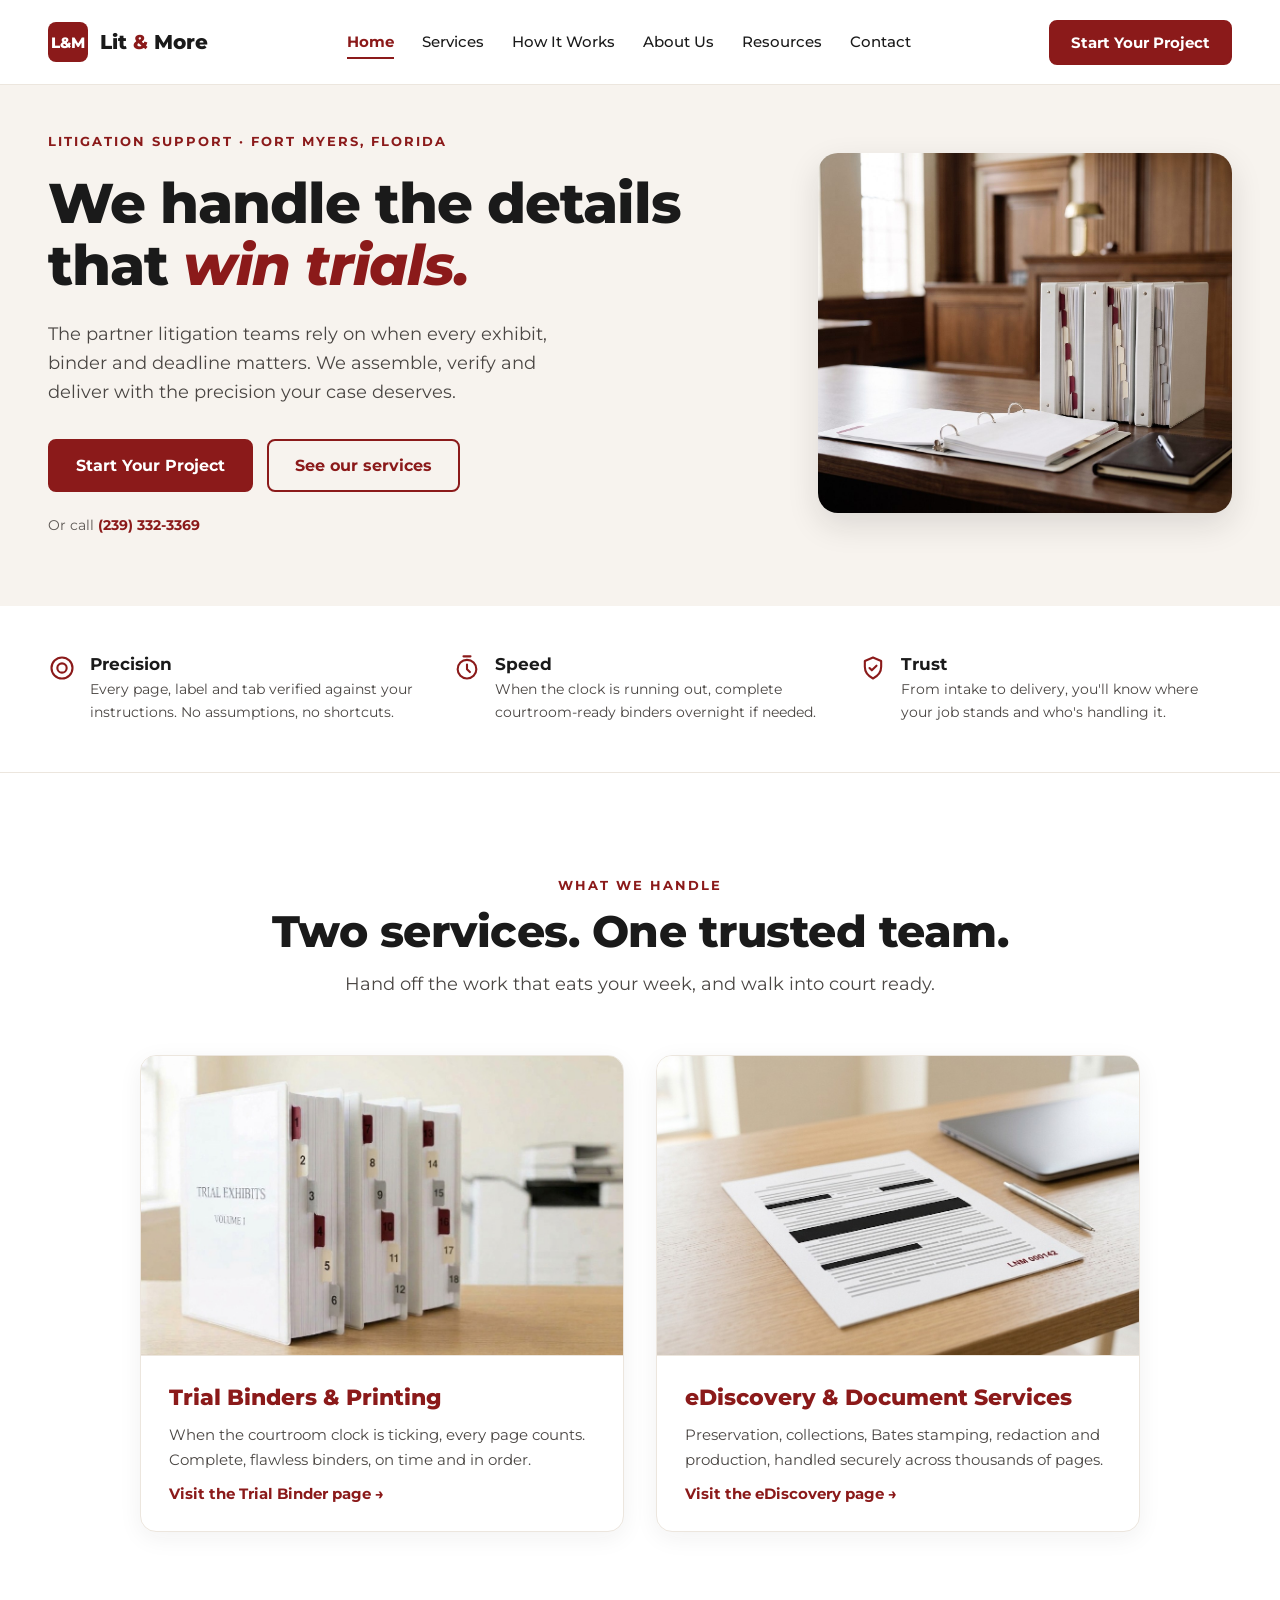
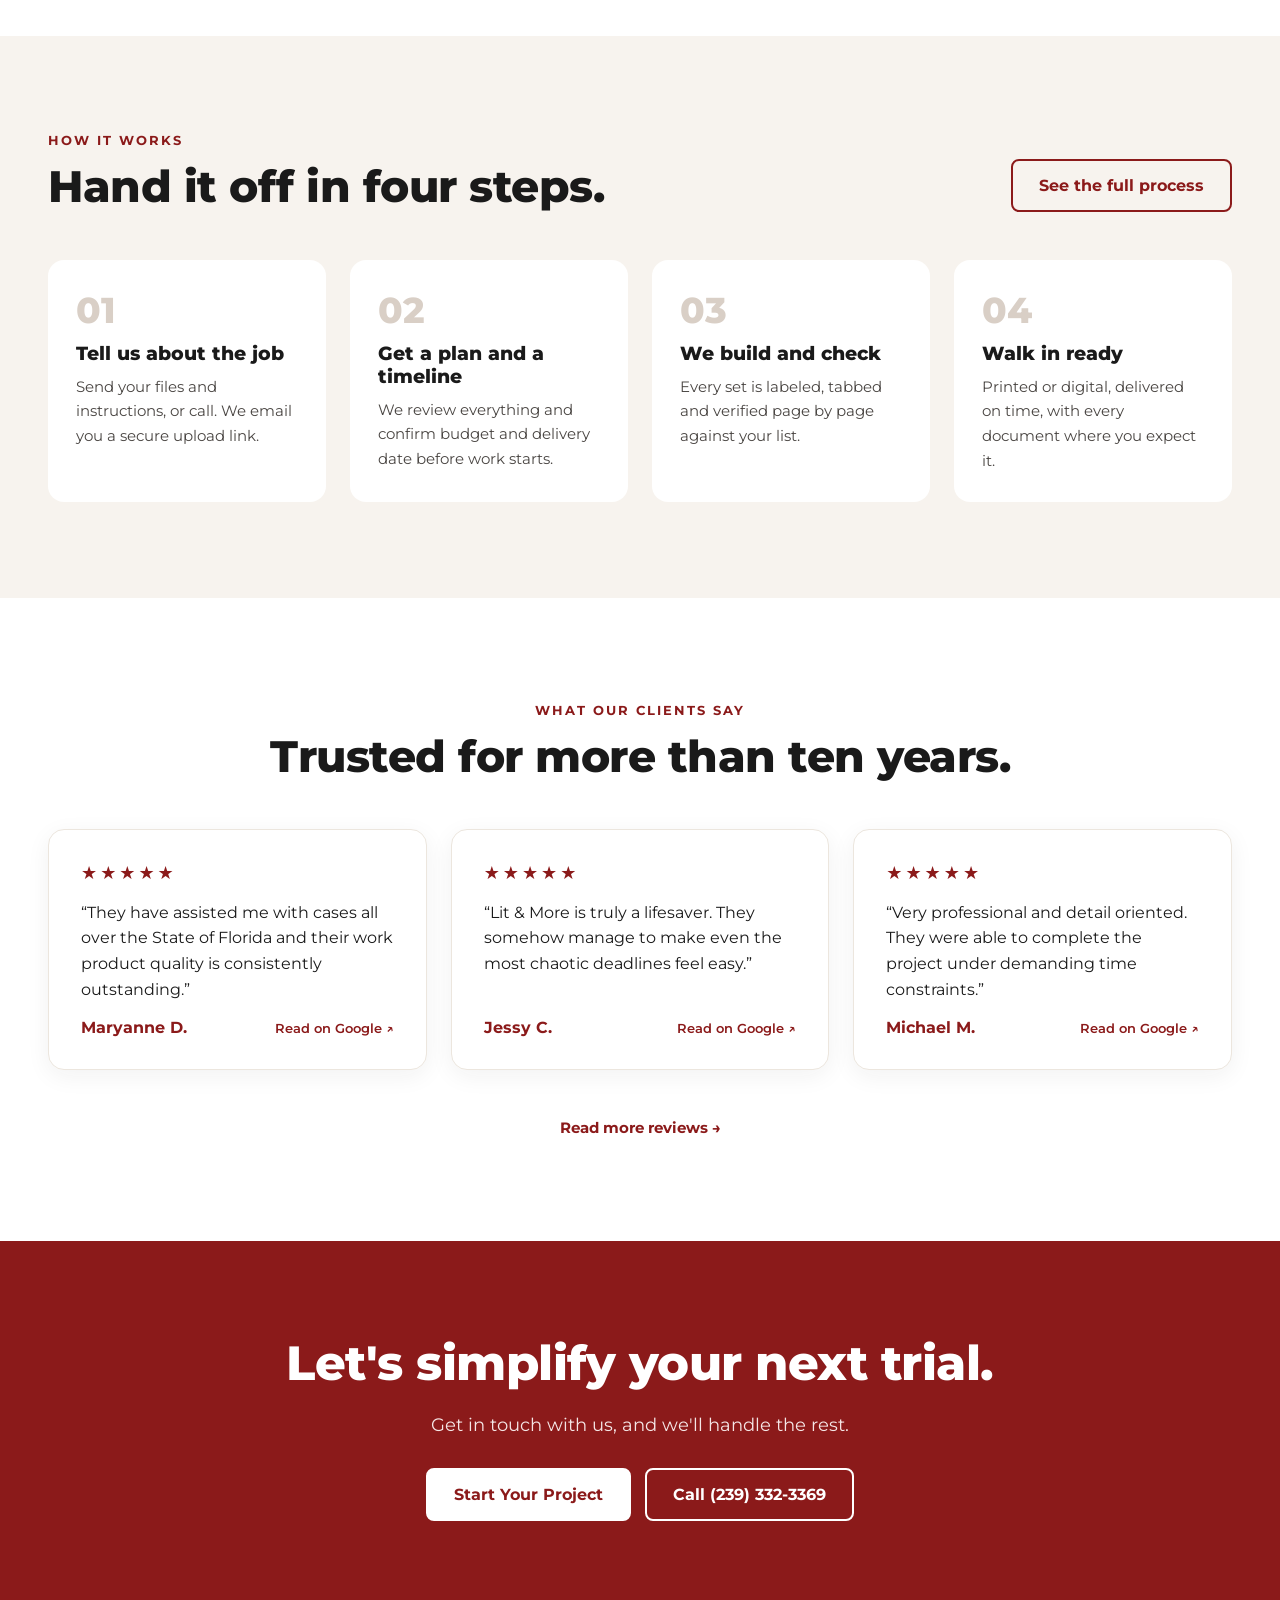
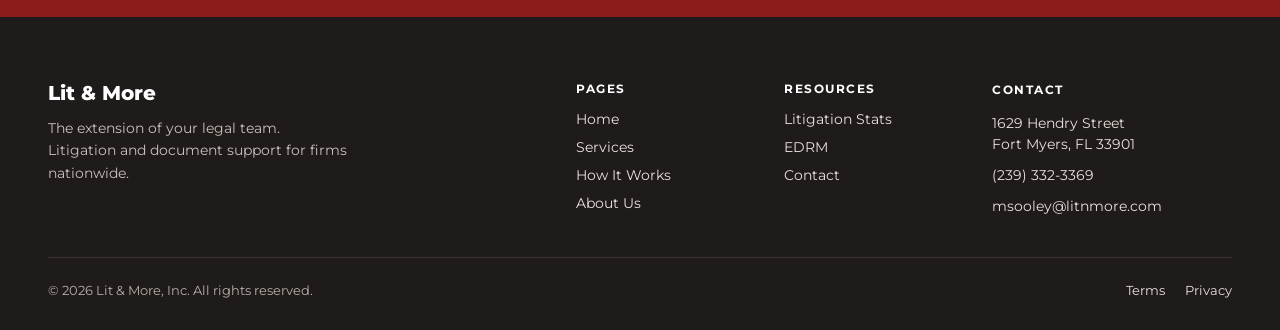
==== index.html @ a23f5b44 "Remove placeholder Recent Work section and office hours row Co-Authored-By: Claude Opus 5.5 <noreply" ====
<!doctype html>
<html lang="en">
<head>
<meta charset="utf-8">
<meta name="viewport" content="width=device-width, initial-scale=1">
<title>Lit &amp; More | Trial Binders &amp; Litigation Support</title>
<meta name="description" content="Lit &amp; More handles exhibits, trial binders and eDiscovery for litigation teams. Assembled, verified and delivered on deadline from Fort Myers, Florida.">
<link rel="preconnect" href="https://fonts.googleapis.com">
<link rel="preconnect" href="https://fonts.gstatic.com" crossorigin>
<link rel="stylesheet" href="https://fonts.googleapis.com/css2?family=Montserrat:ital,wght@0,400;0,500;0,600;0,700;0,800;1,700;1,800&amp;display=swap">
<link rel="stylesheet" href="css/styles.css">
</head>
<body>
<div class="page">

  <header class="hdr pad">
    <div class="wrap hdr-in">
      <a href="index.html" class="logo"><span class="logo-mark" aria-hidden="true">L&amp;M</span><span class="logo-word">Lit <span style="color: #8B1A1A;">&amp;</span> More</span></a>
      <nav class="nav" id="site-nav" aria-label="Main">
        <a href="index.html" class="on" aria-current="page">Home</a>
        <a href="services.html">Services</a>
        <a href="how-it-works.html">How It Works</a>
        <a href="about.html">About Us</a>
        <a href="resources.html">Resources</a>
        <a href="contact.html">Contact</a>
      </nav>
      <a href="contact.html" class="btn btn-sm hdr-cta">Start Your Project</a>
      <button class="menu" type="button" aria-label="Open menu" aria-expanded="false" aria-controls="site-nav"><svg aria-hidden="true" width="22" height="22" viewBox="0 0 24 24" fill="none" stroke="#1A1A1A" stroke-width="2" stroke-linecap="round"><path d="M4 7h16M4 12h16M4 17h16"></path></svg></button>
    </div>
  </header>

  <!-- HERO -->
  <section class="pad" style="background: #F7F3EE; padding-top: 48px; padding-bottom: 72px;">
    <div class="wrap" style="display: flex; flex-wrap: wrap; align-items: center; gap: 56px;">
      <div style="flex: 1 1 640px; min-width: 0; display: flex; flex-direction: column; gap: 24px;">
        <p class="eyebrow">LITIGATION SUPPORT · FORT MYERS, FLORIDA</p>
        <h1 class="h1" style="margin: 0; font-size: 56px; line-height: 1.1; font-weight: 800; letter-spacing: -1px;">We handle the details<br> that <em style="color: #8B1A1A;">win trials.</em></h1>
        <p class="lead" style="max-width: 520px;">The partner litigation teams rely on when every exhibit, binder and deadline matters. We assemble, verify and deliver with the precision your case deserves.</p>
        <div style="display: flex; flex-wrap: wrap; gap: 14px; padding-top: 8px;">
          <a href="contact.html" class="btn">Start Your Project</a>
          <a href="services.html" class="btn btn-o">See our services</a>
        </div>
        <p style="margin: 0; font-size: 14px; color: #5E5955;">Or call <a href="tel:2393323369" style="font-weight: 700; text-decoration: none;">(239) 332-3369</a></p>
      </div>
      <div style="flex: 1 1 340px; min-width: 0; max-width: 460px;">
        <img src="images/hero-counsel-table.jpg" alt="White tabbed trial binders on an empty courtroom counsel table" width="1600" height="1195" style="display: block; width: 100%; height: 360px; object-fit: cover; object-position: 60% 50%; border-radius: 20px; box-shadow: 0 12px 32px rgba(26,26,26,0.12);">
      </div>
    </div>
  </section>

  <!-- TRUST STRIP -->
  <section class="pad" style="border-bottom: 1px solid #ECE6DE; padding-top: 48px; padding-bottom: 48px;">
    <div class="wrap" style="display: grid; grid-template-columns: repeat(auto-fit, minmax(240px, 1fr)); gap: 32px;">
      <div style="display: flex; gap: 14px; align-items: flex-start;">
        <svg aria-hidden="true" width="28" height="28" viewBox="0 0 24 24" fill="none" stroke="#8B1A1A" stroke-width="1.8" stroke-linecap="round" stroke-linejoin="round" style="flex: none;"><circle cx="12" cy="12" r="9"></circle><circle cx="12" cy="12" r="4"></circle></svg>
        <div><p style="margin: 0 0 4px; font-weight: 700; font-size: 17px;">Precision</p><p class="body" style="font-size: 14px;">Every page, label and tab verified against your instructions. No assumptions, no shortcuts.</p></div>
      </div>
      <div style="display: flex; gap: 14px; align-items: flex-start;">
        <svg aria-hidden="true" width="28" height="28" viewBox="0 0 24 24" fill="none" stroke="#8B1A1A" stroke-width="1.8" stroke-linecap="round" stroke-linejoin="round" style="flex: none;"><circle cx="12" cy="13" r="8"></circle><path d="M12 9v4l2.5 2.5"></path><path d="M9 2h6"></path></svg>
        <div><p style="margin: 0 0 4px; font-weight: 700; font-size: 17px;">Speed</p><p class="body" style="font-size: 14px;">When the clock is running out, complete courtroom-ready binders overnight if needed.</p></div>
      </div>
      <div style="display: flex; gap: 14px; align-items: flex-start;">
        <svg aria-hidden="true" width="28" height="28" viewBox="0 0 24 24" fill="none" stroke="#8B1A1A" stroke-width="1.8" stroke-linecap="round" stroke-linejoin="round" style="flex: none;"><path d="M12 3l7 3v5c0 4.5-3 8-7 10-4-2-7-5.5-7-10V6z"></path><path d="M9 12l2 2 4-4"></path></svg>
        <div><p style="margin: 0 0 4px; font-weight: 700; font-size: 17px;">Trust</p><p class="body" style="font-size: 14px;">From intake to delivery, you'll know where your job stands and who's handling it.</p></div>
      </div>
    </div>
  </section>

  <!-- SERVICES PREVIEW -->
  <section class="pad" style="padding-top: 104px; padding-bottom: 104px;">
    <div class="wrap" style="display: flex; flex-direction: column; gap: 56px;">
      <div style="text-align: center; display: flex; flex-direction: column; gap: 14px; align-items: center;">
        <p class="eyebrow">WHAT WE HANDLE</p>
        <h2 class="h2">Two services. One trusted team.</h2>
        <p class="lead" style="max-width: 620px;">Hand off the work that eats your week, and walk into court ready.</p>
      </div>
      <div style="display: grid; grid-template-columns: repeat(auto-fit, minmax(300px, 1fr)); gap: 32px; width: 100%; max-width: 1000px; margin: 0 auto;">
        <div class="card" style="overflow: hidden; display: flex; flex-direction: column;">
          <img src="images/trial-binders.jpg" alt="Three numbered trial exhibit binders labeled Trial Exhibits Volume 1, with burgundy, cream and gray tabs" width="1024" height="687" loading="lazy" style="display: block; width: 100%; height: 300px; object-fit: cover; border-bottom: 1px solid #ECE6DE; object-position: 0% 30%;">
          <div style="padding: 28px; display: flex; flex-direction: column; gap: 12px; flex-grow: 1;">
            <h3 style="margin: 0; font-size: 22px; font-weight: 800; color: #8B1A1A;">Trial Binders &amp; Printing</h3>
            <p class="body" style="flex-grow: 1;">When the courtroom clock is ticking, every page counts. Complete, flawless binders, on time and in order.</p>
            <a href="https://litnmore.com/trial-binder/" class="more">Visit the Trial Binder page →</a>
          </div>
        </div>
        <div class="card" style="overflow: hidden; display: flex; flex-direction: column;">
          <img src="images/ediscovery-redacted-page.jpg" alt="A redacted legal document with black redaction bars and Bates number LNM 000142 on a desk beside a laptop" width="1024" height="687" loading="lazy" style="display: block; width: 100%; height: 300px; object-fit: cover; border-bottom: 1px solid #ECE6DE; object-position: 40% 55%;">
          <div style="padding: 28px; display: flex; flex-direction: column; gap: 12px; flex-grow: 1;">
            <h3 style="margin: 0; font-size: 22px; font-weight: 800; color: #8B1A1A;">eDiscovery &amp; Document Services</h3>
            <p class="body" style="flex-grow: 1;">Preservation, collections, Bates stamping, redaction and production, handled securely across thousands of pages.</p>
            <a href="https://litnmore.com/ediscovery/" class="more">Visit the eDiscovery page →</a>
          </div>
        </div>
      </div>
    </div>
  </section>

  <!-- HOW IT WORKS TEASER -->
  <section class="pad" style="background: #F7F3EE; padding-top: 96px; padding-bottom: 96px;">
    <div class="wrap" style="display: flex; flex-direction: column; gap: 48px;">
      <div style="display: flex; flex-wrap: wrap; justify-content: space-between; align-items: flex-end; gap: 24px;">
        <div style="display: flex; flex-direction: column; gap: 14px;">
          <p class="eyebrow">HOW IT WORKS</p>
          <h2 class="h2">Hand it off in four steps.</h2>
        </div>
        <a href="how-it-works.html" class="btn btn-o">See the full process</a>
      </div>
      <div style="display: grid; grid-template-columns: repeat(auto-fit, minmax(230px, 1fr)); gap: 24px;">
        <div style="background: #FFFFFF; border-radius: 16px; padding: 28px; display: flex; flex-direction: column; gap: 10px;"><p style="margin: 0; font-size: 36px; font-weight: 800; color: #D9CFC6;">01</p><h3 style="margin: 0; font-size: 19px; font-weight: 800;">Tell us about the job</h3><p class="body">Send your files and instructions, or call. We email you a secure upload link.</p></div>
        <div style="background: #FFFFFF; border-radius: 16px; padding: 28px; display: flex; flex-direction: column; gap: 10px;"><p style="margin: 0; font-size: 36px; font-weight: 800; color: #D9CFC6;">02</p><h3 style="margin: 0; font-size: 19px; font-weight: 800;">Get a plan and a timeline</h3><p class="body">We review everything and confirm budget and delivery date before work starts.</p></div>
        <div style="background: #FFFFFF; border-radius: 16px; padding: 28px; display: flex; flex-direction: column; gap: 10px;"><p style="margin: 0; font-size: 36px; font-weight: 800; color: #D9CFC6;">03</p><h3 style="margin: 0; font-size: 19px; font-weight: 800;">We build and check</h3><p class="body">Every set is labeled, tabbed and verified page by page against your list.</p></div>
        <div style="background: #FFFFFF; border-radius: 16px; padding: 28px; display: flex; flex-direction: column; gap: 10px;"><p style="margin: 0; font-size: 36px; font-weight: 800; color: #D9CFC6;">04</p><h3 style="margin: 0; font-size: 19px; font-weight: 800;">Walk in ready</h3><p class="body">Printed or digital, delivered on time, with every document where you expect it.</p></div>
      </div>
    </div>
  </section>

  <!-- REVIEWS PREVIEW -->
  <section class="pad" style="padding-top: 104px; padding-bottom: 104px;">
    <div class="wrap" style="display: flex; flex-direction: column; gap: 48px;">
      <div style="text-align: center; display: flex; flex-direction: column; gap: 14px; align-items: center;">
        <p class="eyebrow">WHAT OUR CLIENTS SAY</p>
        <h2 class="h2">Trusted for more than ten years.</h2>
      </div>
      <div style="display: grid; grid-template-columns: repeat(auto-fit, minmax(280px, 1fr)); gap: 24px;">
        <figure class="card" style="margin: 0; padding: 32px; display: flex; flex-direction: column; gap: 16px;">
          <p aria-label="5 stars" style="margin: 0; color: #8B1A1A; font-size: 18px; letter-spacing: 3px;">★★★★★</p>
          <blockquote style="margin: 0; font-size: 16px; line-height: 1.6; flex-grow: 1;">“They have assisted me with cases all over the State of Florida and their work product quality is consistently outstanding.”</blockquote>
          <figcaption style="display: flex; justify-content: space-between; align-items: center; gap: 12px; flex-wrap: wrap;"><span style="font-weight: 700; color: #8B1A1A;">Maryanne D.</span><a href="https://maps.app.goo.gl/TCRQ1zbwdW847qie6" target="_blank" rel="noopener" style="font-size: 13px; font-weight: 600; text-decoration: none;">Read on Google ↗</a></figcaption>
        </figure>
        <figure class="card" style="margin: 0; padding: 32px; display: flex; flex-direction: column; gap: 16px;">
          <p aria-label="5 stars" style="margin: 0; color: #8B1A1A; font-size: 18px; letter-spacing: 3px;">★★★★★</p>
          <blockquote style="margin: 0; font-size: 16px; line-height: 1.6; flex-grow: 1;">“Lit &amp; More is truly a lifesaver. They somehow manage to make even the most chaotic deadlines feel easy.”</blockquote>
          <figcaption style="display: flex; justify-content: space-between; align-items: center; gap: 12px; flex-wrap: wrap;"><span style="font-weight: 700; color: #8B1A1A;">Jessy C.</span><a href="https://maps.app.goo.gl/8949EMmioeBJKnF3A" target="_blank" rel="noopener" style="font-size: 13px; font-weight: 600; text-decoration: none;">Read on Google ↗</a></figcaption>
        </figure>
        <figure class="card" style="margin: 0; padding: 32px; display: flex; flex-direction: column; gap: 16px;">
          <p aria-label="5 stars" style="margin: 0; color: #8B1A1A; font-size: 18px; letter-spacing: 3px;">★★★★★</p>
          <blockquote style="margin: 0; font-size: 16px; line-height: 1.6; flex-grow: 1;">“Very professional and detail oriented. They were able to complete the project under demanding time constraints.”</blockquote>
          <figcaption style="display: flex; justify-content: space-between; align-items: center; gap: 12px; flex-wrap: wrap;"><span style="font-weight: 700; color: #8B1A1A;">Michael M.</span><a href="https://maps.app.goo.gl/YNyq83955ehQgxv47" target="_blank" rel="noopener" style="font-size: 13px; font-weight: 600; text-decoration: none;">Read on Google ↗</a></figcaption>
        </figure>
      </div>
      <a href="about.html" class="more" style="align-self: center;">Read more reviews →</a>
    </div>
  </section>

  <!-- CTA -->
  <section class="pad" style="background: #8B1A1A; color: #FFFFFF; padding-top: 96px; padding-bottom: 96px; text-align: center;">
    <div style="max-width: 760px; margin: 0 auto; display: flex; flex-direction: column; gap: 20px; align-items: center;">
      <h2 class="h2" style="font-size: 48px;">Let's simplify your next trial.</h2>
      <p style="margin: 0; font-size: 18px; line-height: 1.6; color: #F5E6E6;">Get in touch with us, and we'll handle the rest.</p>
      <div style="display: flex; flex-wrap: wrap; justify-content: center; gap: 14px; padding-top: 8px;">
        <a href="contact.html" class="btn btn-white">Start Your Project</a>
        <a href="tel:2393323369" class="btn btn-ghost">Call (239) 332-3369</a>
      </div>
    </div>
  </section>

  <footer class="ftr pad">
    <div class="wrap" style="display: flex; flex-direction: column; gap: 40px;">
      <div style="display: flex; flex-wrap: wrap; gap: 48px; justify-content: space-between;">
        <div style="flex: 1 1 260px; display: flex; flex-direction: column; gap: 12px;">
          <p style="margin: 0; font-weight: 800; font-size: 20px; color: #FFFFFF;">Lit &amp; More</p>
          <p style="margin: 0; font-size: 14px; line-height: 1.6; color: #C9C1BA; max-width: 300px;">The extension of your legal team. Litigation and document support for firms nationwide.</p>
        </div>
        <div style="flex: 0 1 160px; display: flex; flex-direction: column; gap: 10px; font-size: 14px;">
          <p class="ftr-h">PAGES</p>
          <a href="index.html">Home</a><a href="services.html">Services</a><a href="how-it-works.html">How It Works</a><a href="about.html">About Us</a>
        </div>
        <div style="flex: 0 1 160px; display: flex; flex-direction: column; gap: 10px; font-size: 14px;">
          <p class="ftr-h">RESOURCES</p>
          <a href="resources.html">Litigation Stats</a><a href="resources.html">EDRM</a><a href="contact.html">Contact</a>
        </div>
        <div style="flex: 0 1 240px; display: flex; flex-direction: column; gap: 10px; font-size: 14px; line-height: 1.5;">
          <p class="ftr-h">CONTACT</p>
          <p style="margin: 0;">1629 Hendry Street<br>Fort Myers, FL 33901</p>
          <a href="tel:2393323369">(239) 332-3369</a>
          <a href="mailto:msooley@litnmore.com">msooley@litnmore.com</a>
        </div>
      </div>
      <div style="border-top: 1px solid #3A3433; padding-top: 24px; display: flex; flex-wrap: wrap; justify-content: space-between; gap: 12px; font-size: 13px; color: #B8AFA8;">
        <p style="margin: 0;">© 2026 Lit &amp; More, Inc. All rights reserved.</p>
        <div style="display: flex; gap: 20px;"><a href="#terms">Terms</a><a href="#privacy">Privacy</a></div>
      </div>
    </div>
  </footer>

</div>
<script src="js/main.js"></script>
</body>
</html>
---- css/styles.css ----
/* =========================================================
   Lit & More — shared stylesheet
   Brand: deep legal red #8B1A1A · warm off-white #F7F3EE
   Font: Montserrat (Google Fonts)
   ========================================================= */

:root{
  --red:#8B1A1A;
  --red-dark:#6E1414;
  --ink:#1A1A1A;
  --text:#4A4643;
  --muted:#5E5955;
  --warm:#F7F3EE;
  --line:#ECE6DE;
  --white:#FFFFFF;
  --footer:#1F1B1A;
}

*{box-sizing:border-box}
html{scroll-behavior:smooth}
body{margin:0;background:var(--white);font-family:Montserrat,system-ui,sans-serif;color:var(--ink);-webkit-font-smoothing:antialiased}
img{max-width:100%;display:block}
a{color:var(--red)}
a:hover{color:var(--red-dark)}
:focus-visible{outline:2px solid var(--red);outline-offset:2px}

/* Layout */
.wrap{max-width:1240px;margin:0 auto}
.pad{padding-left:48px;padding-right:48px}

/* Header */
.hdr{position:sticky;top:0;z-index:50;background:var(--white);border-bottom:1px solid var(--line)}
.hdr-in{height:84px;display:flex;align-items:center;justify-content:space-between;gap:24px;position:relative}
.logo{display:flex;align-items:center;gap:12px;text-decoration:none;color:var(--ink)}
.logo-mark{width:40px;height:40px;border-radius:8px;background:var(--red);color:var(--white);display:flex;align-items:center;justify-content:center;font-weight:800;font-size:15px}
.logo-word{font-weight:800;font-size:20px}
.nav{display:flex;align-items:center;gap:28px;font-size:15px;font-weight:500}
.nav a{color:var(--ink);text-decoration:none;padding:6px 0;border-bottom:2px solid transparent}
.nav a:hover{color:var(--red)}
.nav a.on{color:var(--red);border-bottom-color:var(--red);font-weight:700}
.menu{display:none;width:44px;height:44px;border:1px solid var(--line);border-radius:8px;background:var(--white);align-items:center;justify-content:center;cursor:pointer}

/* Buttons */
.btn{display:inline-block;background:var(--red);color:var(--white);text-decoration:none;font-weight:700;font-size:16px;padding:15px 26px;border-radius:8px;border:2px solid var(--red);font-family:inherit;cursor:pointer;transition:background .15s,color .15s}
.btn:hover{background:var(--red-dark);border-color:var(--red-dark);color:var(--white)}
.btn-o{background:transparent;color:var(--red)}
.btn-o:hover{background:var(--red);color:var(--white)}
.btn-sm{font-size:15px;padding:11px 20px}
.btn-white{background:var(--white);color:var(--red);border-color:var(--white)}
.btn-white:hover{background:var(--warm);border-color:var(--warm);color:var(--red)}
.btn-ghost{background:transparent;color:var(--white);border-color:var(--white)}
.btn-ghost:hover{background:var(--white);color:var(--red)}

/* Type */
.eyebrow{margin:0;font-size:13px;font-weight:700;letter-spacing:2px;color:var(--red)}
.h1{margin:0;font-size:54px;line-height:1.1;font-weight:800;letter-spacing:-1px}
.h1 em,.h2 em{color:var(--red)}
.h2{margin:0;font-size:44px;font-weight:800;letter-spacing:-0.5px;line-height:1.12}
.lead{margin:0;font-size:18px;line-height:1.6;color:var(--text)}
.body{margin:0;font-size:15px;line-height:1.65;color:var(--text)}
.more{font-weight:700;font-size:15px;text-decoration:none}

/* Cards */
.card{background:var(--white);border:1px solid var(--line);border-radius:16px;box-shadow:0 6px 24px rgba(26,26,26,0.06)}

/* Picture slots — replace each .slot with an <img> when photos are ready */
.slot{background:#EFE8DF;border:2px dashed #C9B9AE;display:flex;flex-direction:column;align-items:center;justify-content:center;gap:10px;text-align:center;padding:24px}
.slot-l{margin:0;font-size:12px;font-weight:700;letter-spacing:1.5px;color:var(--red)}
.slot-t{margin:0;font-size:14px;line-height:1.5;color:var(--text);max-width:340px}

/* Placeholder text still to be filled in */
.ph{background:#FBF4F2;border:1px dashed #D9B8B8;border-radius:6px;padding:2px 6px;color:var(--red);font-weight:600}

/* Services page */
.tick{display:flex;gap:12px;align-items:flex-start;font-size:15px;line-height:1.55;color:var(--ink);margin:0}

/* How It Works page */
.step{display:flex;gap:32px;align-items:flex-start;padding:36px 0;border-bottom:1px solid var(--line)}
.num{flex:none;width:72px;height:72px;border-radius:50%;background:var(--red);color:var(--white);display:flex;align-items:center;justify-content:center;font-weight:800;font-size:24px}
.check{display:flex;gap:14px;align-items:center;padding:18px 0;border-bottom:1px solid var(--line);font-size:17px;font-weight:600;margin:0}

/* About page */
.rev{margin:0;padding:32px;display:flex;flex-direction:column;gap:16px}
.stars{margin:0;color:var(--red);font-size:18px;letter-spacing:3px}

/* Resources page */
.icon{width:64px;height:64px;border-radius:50%;background:var(--red);display:flex;align-items:center;justify-content:center}

/* Contact page */
.field{display:flex;flex-direction:column;gap:8px;min-width:0}
.field label{font-size:14px;font-weight:600}
.field input,.field select,.field textarea{font-family:inherit;font-size:15px;color:var(--ink);background:var(--white);border:1px solid #CFC6BD;border-radius:8px;padding:13px 14px;min-height:48px;width:100%}
.field input:focus,.field select:focus,.field textarea:focus{outline:2px solid var(--red);outline-offset:1px;border-color:var(--red)}
.row{display:flex;gap:14px;align-items:flex-start}
[hidden]{display:none !important}

/* Footer */
.ftr{background:var(--footer);color:#E8E2DC;padding-top:64px;padding-bottom:32px}
.ftr a{color:#E8E2DC;text-decoration:none}
.ftr a:hover{color:var(--white);text-decoration:underline}
.ftr-h{margin:0 0 4px;font-size:12px;font-weight:700;letter-spacing:1.5px;color:var(--white)}

/* Mobile */
@media (max-width: 900px){
  .nav,.hdr-cta{display:none}
  .menu{display:flex}
  .hdr.open .nav{display:flex;position:absolute;top:84px;left:-16px;right:-16px;flex-direction:column;align-items:stretch;gap:0;background:var(--white);border-bottom:1px solid var(--line);box-shadow:0 12px 24px rgba(26,26,26,0.08);padding:8px 16px 16px}
  .hdr.open .nav a{padding:14px 0;border-bottom:1px solid var(--line)}
  .hdr.open .nav a.on{border-bottom-color:var(--line)}
  .pad{padding-left:16px;padding-right:16px}
  .h1{font-size:40px !important}
  .h2{font-size:32px !important}
  .step{gap:18px}
  .num{width:52px;height:52px;font-size:18px}
}

/* Contact form: one page, two parts, two columns */
#project-form{display:flex;flex-direction:column;gap:36px}
.fstep{border:0;margin:0;padding:0;min-width:0;display:flex;flex-direction:column;gap:22px}
.fstep[data-step="2"]{padding-top:32px;border-top:1px solid var(--line)}
.mstep{display:flex;align-items:center;gap:10px;margin:0;font-size:13px;font-weight:700;letter-spacing:1.5px;text-transform:uppercase;color:var(--red)}
.mstep span{width:28px;height:28px;border-radius:50%;background:var(--red);color:var(--white);display:flex;align-items:center;justify-content:center;font-size:13px;letter-spacing:0}
.grid2{display:grid;grid-template-columns:repeat(2,minmax(0,1fr));gap:20px}
.req{color:var(--red)}
.form-actions{display:flex;flex-wrap:wrap;gap:12px;justify-content:flex-end}
.form-error{margin:0;color:#A3191F;font-size:14px;font-weight:600}
.field input[aria-invalid="true"],.field select[aria-invalid="true"],.field textarea[aria-invalid="true"]{border-color:#A3191F;background:#FFF8F8}
.sr-only{position:absolute;width:1px;height:1px;padding:0;margin:-1px;overflow:hidden;clip:rect(0,0,0,0);white-space:nowrap;border:0}
@media (max-width: 600px){
  .grid2{grid-template-columns:minmax(0,1fr)}
  .form-actions .btn{flex:1 1 auto;text-align:center}
}
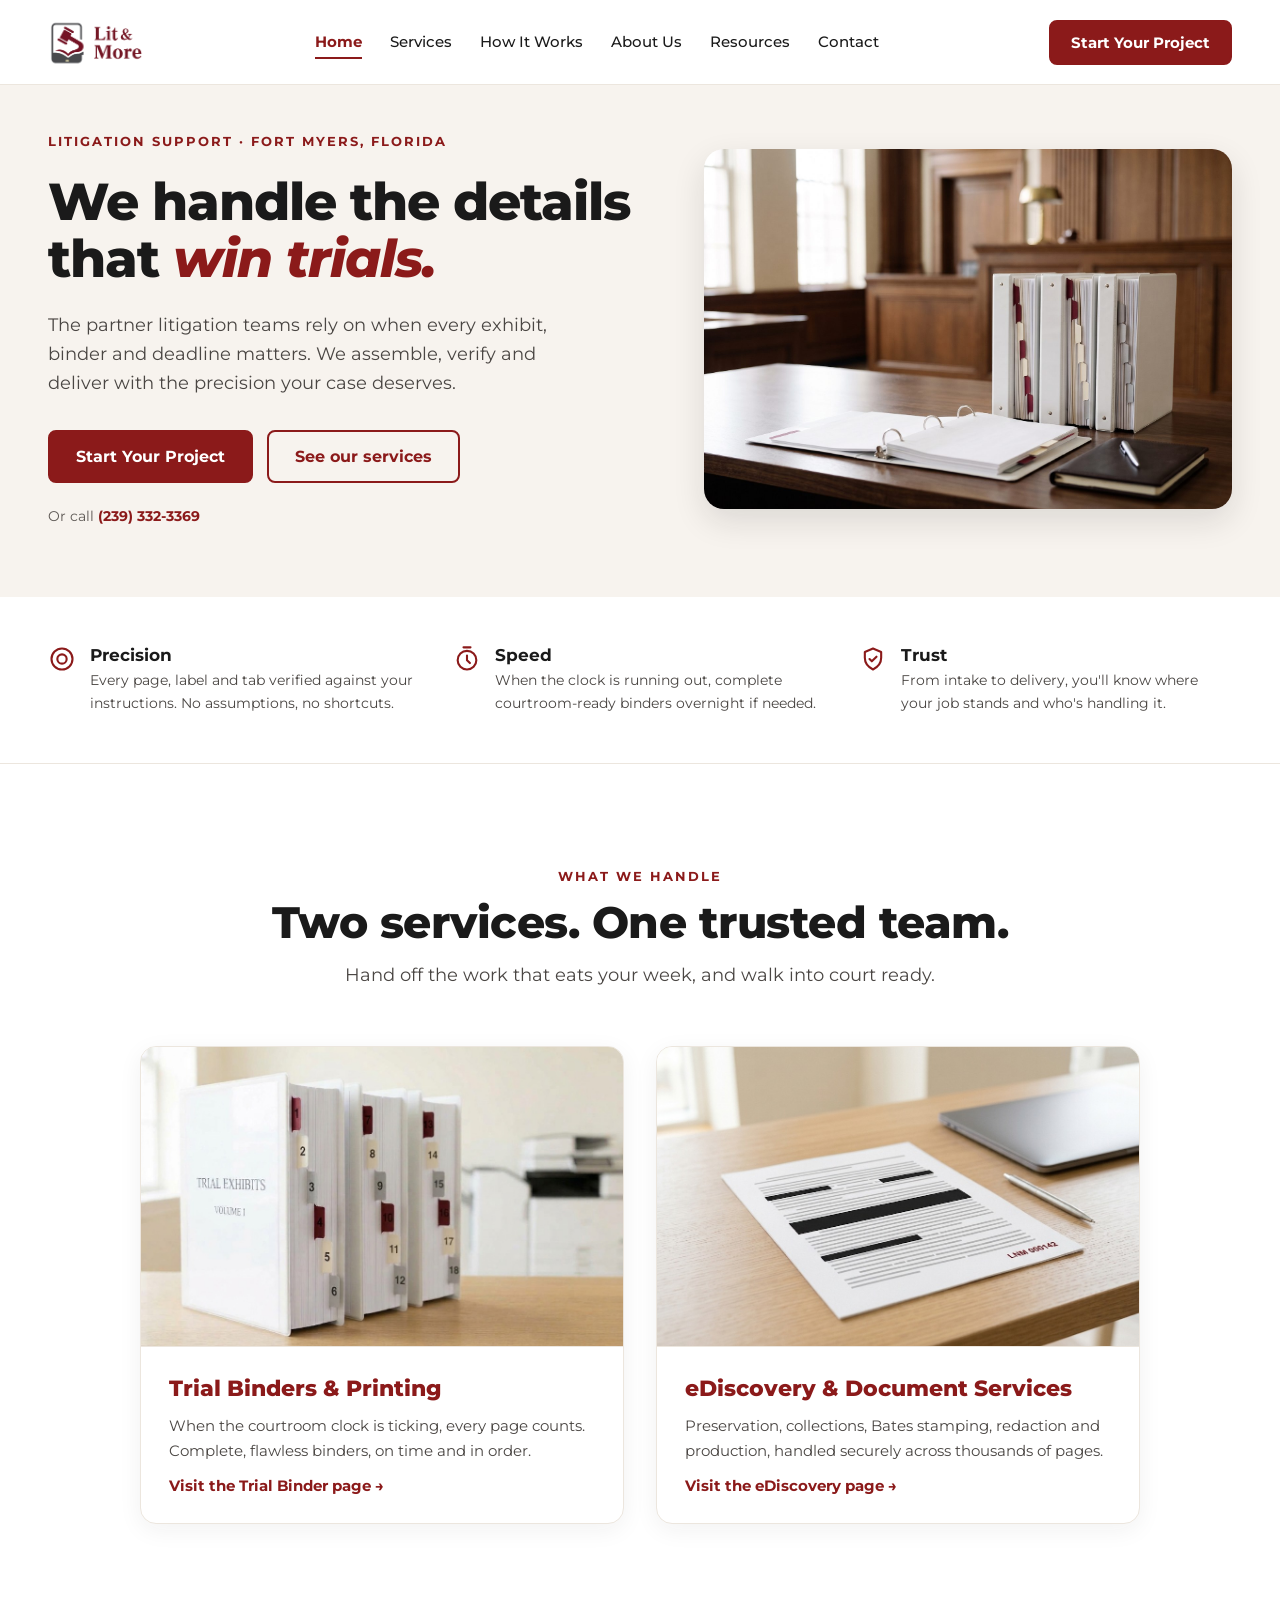
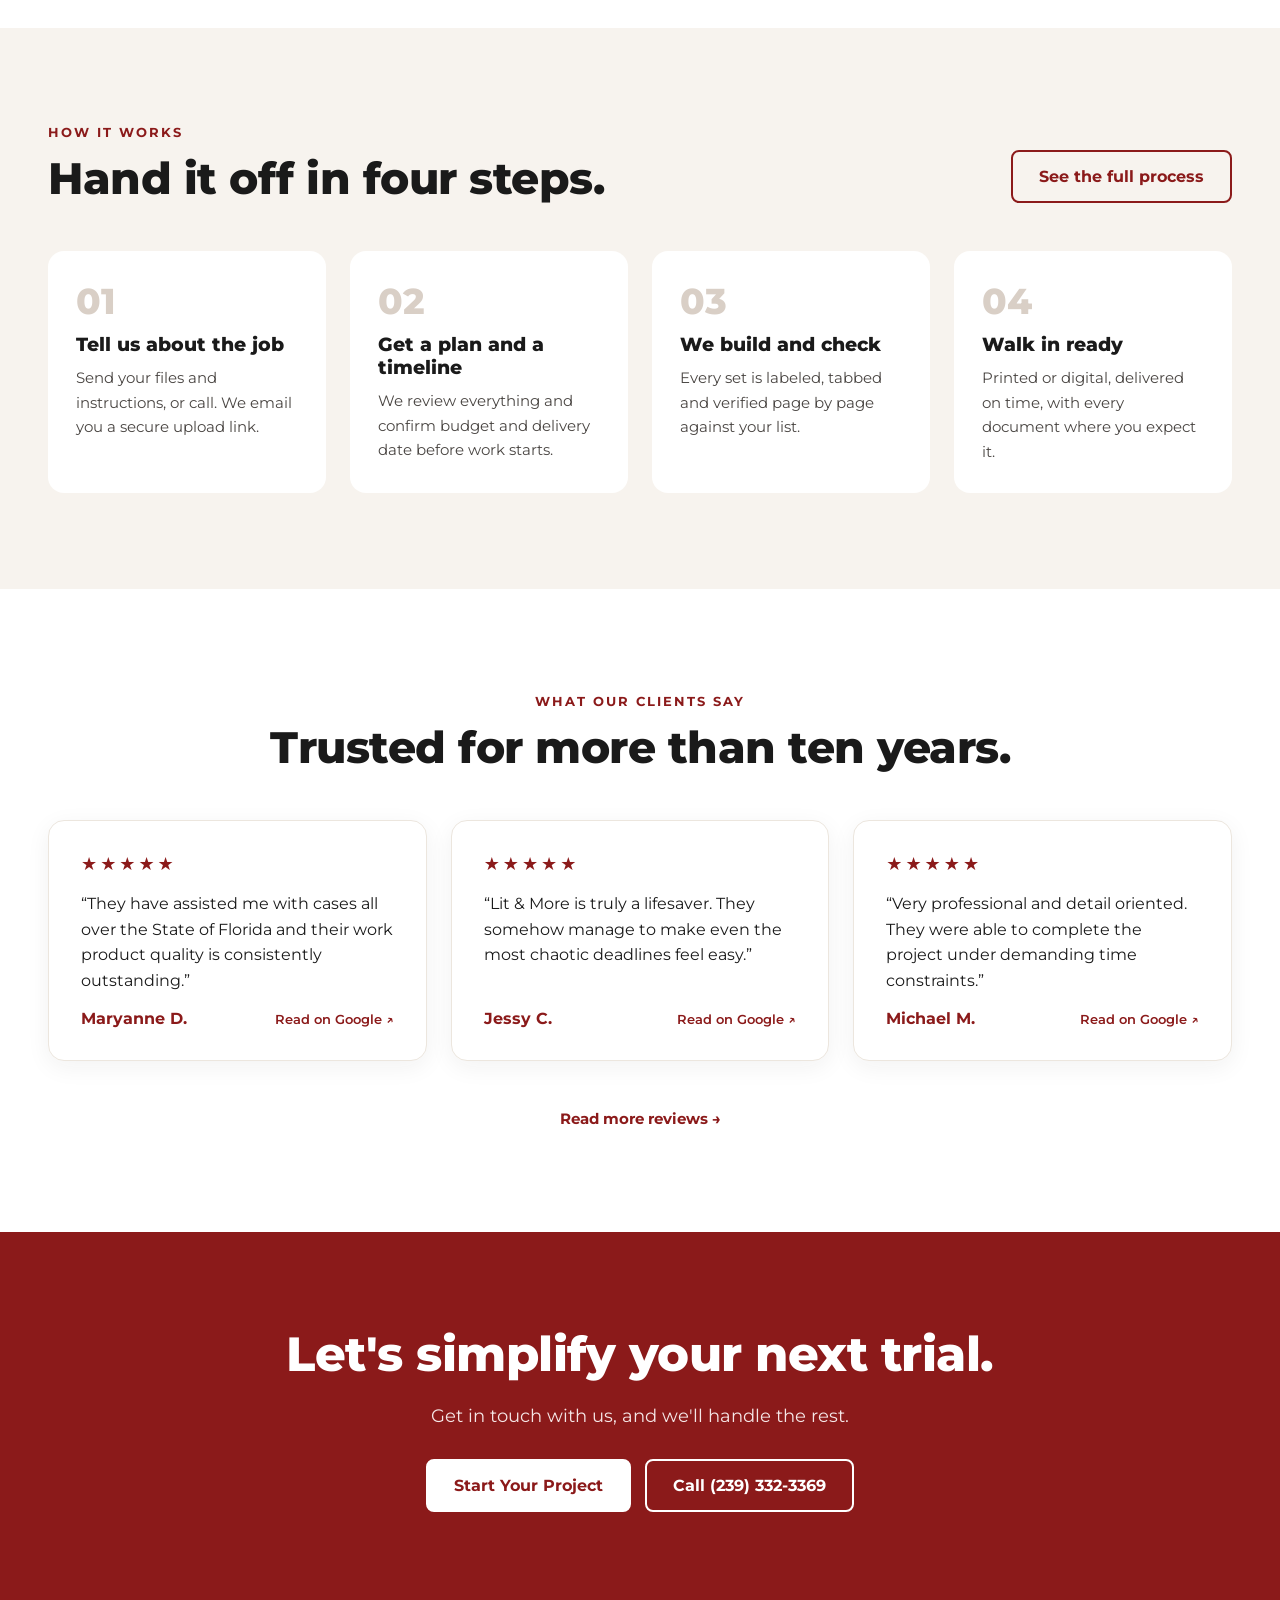
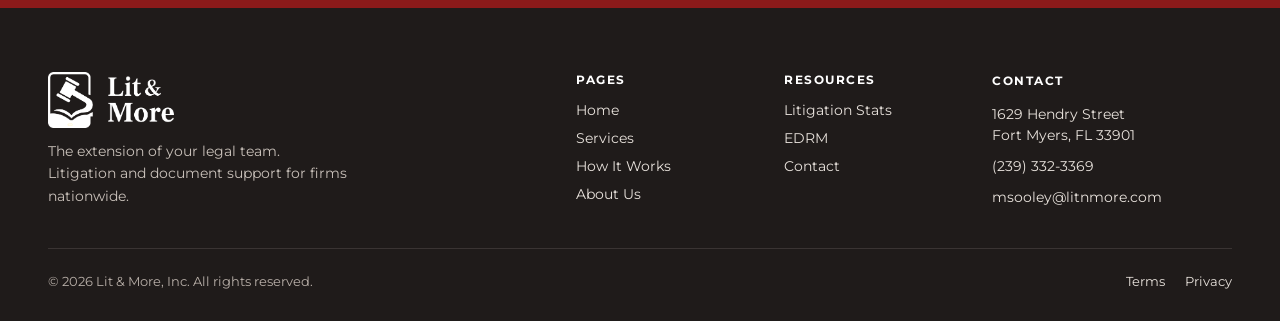
==== commit 6a2d8842: "Add logos and favicon, widen home hero image Co-Authored-By: Claude Opus 5.5 <noreply@anthropic.com>" ====
--- a/index.html
+++ b/index.html
@@ -8,6 +8,8 @@
 <link rel="preconnect" href="https://fonts.googleapis.com">
 <link rel="preconnect" href="https://fonts.gstatic.com" crossorigin>
 <link rel="stylesheet" href="https://fonts.googleapis.com/css2?family=Montserrat:ital,wght@0,400;0,500;0,600;0,700;0,800;1,700;1,800&amp;display=swap">
+<link rel="icon" type="image/png" sizes="32x32" href="images/favicon-32.png">
+<link rel="apple-touch-icon" href="images/apple-touch-icon.png">
 <link rel="stylesheet" href="css/styles.css">
 </head>
 <body>
@@ -15,7 +17,7 @@
 
   <header class="hdr pad">
     <div class="wrap hdr-in">
-      <a href="index.html" class="logo"><span class="logo-mark" aria-hidden="true">L&amp;M</span><span class="logo-word">Lit <span style="color: #8B1A1A;">&amp;</span> More</span></a>
+      <a href="index.html" class="logo"><img src="images/logo-header.gif" alt="Lit &amp; More" width="400" height="250"></a>
       <nav class="nav" id="site-nav" aria-label="Main">
         <a href="index.html" class="on" aria-current="page">Home</a>
         <a href="services.html">Services</a>
@@ -31,10 +33,10 @@
 
   <!-- HERO -->
   <section class="pad" style="background: #F7F3EE; padding-top: 48px; padding-bottom: 72px;">
-    <div class="wrap" style="display: flex; flex-wrap: wrap; align-items: center; gap: 56px;">
-      <div style="flex: 1 1 640px; min-width: 0; display: flex; flex-direction: column; gap: 24px;">
+    <div class="wrap" style="display: flex; flex-wrap: wrap; align-items: center; gap: 48px;">
+      <div style="flex: 1 1 600px; min-width: 0; display: flex; flex-direction: column; gap: 24px;">
         <p class="eyebrow">LITIGATION SUPPORT · FORT MYERS, FLORIDA</p>
-        <h1 class="h1" style="margin: 0; font-size: 56px; line-height: 1.1; font-weight: 800; letter-spacing: -1px;">We handle the details<br> that <em style="color: #8B1A1A;">win trials.</em></h1>
+        <h1 class="h1" style="margin: 0; font-size: 52px; line-height: 1.1; font-weight: 800; letter-spacing: -1px;">We handle the details<br> that <em style="color: #8B1A1A;">win trials.</em></h1>
         <p class="lead" style="max-width: 520px;">The partner litigation teams rely on when every exhibit, binder and deadline matters. We assemble, verify and deliver with the precision your case deserves.</p>
         <div style="display: flex; flex-wrap: wrap; gap: 14px; padding-top: 8px;">
           <a href="contact.html" class="btn">Start Your Project</a>
@@ -42,7 +44,7 @@
         </div>
         <p style="margin: 0; font-size: 14px; color: #5E5955;">Or call <a href="tel:2393323369" style="font-weight: 700; text-decoration: none;">(239) 332-3369</a></p>
       </div>
-      <div style="flex: 1 1 340px; min-width: 0; max-width: 460px;">
+      <div style="flex: 1 1 520px; min-width: 0;">
         <img src="images/hero-counsel-table.jpg" alt="White tabbed trial binders on an empty courtroom counsel table" width="1600" height="1195" style="display: block; width: 100%; height: 360px; object-fit: cover; object-position: 60% 50%; border-radius: 20px; box-shadow: 0 12px 32px rgba(26,26,26,0.12);">
       </div>
     </div>
@@ -158,7 +160,7 @@
     <div class="wrap" style="display: flex; flex-direction: column; gap: 40px;">
       <div style="display: flex; flex-wrap: wrap; gap: 48px; justify-content: space-between;">
         <div style="flex: 1 1 260px; display: flex; flex-direction: column; gap: 12px;">
-          <p style="margin: 0; font-weight: 800; font-size: 20px; color: #FFFFFF;">Lit &amp; More</p>
+          <a href="index.html" class="ftr-logo"><img src="images/logo-footer.png" alt="Lit &amp; More" width="1561" height="693"></a>
           <p style="margin: 0; font-size: 14px; line-height: 1.6; color: #C9C1BA; max-width: 300px;">The extension of your legal team. Litigation and document support for firms nationwide.</p>
         </div>
         <div style="flex: 0 1 160px; display: flex; flex-direction: column; gap: 10px; font-size: 14px;">
--- a/css/styles.css
+++ b/css/styles.css
@@ -32,8 +32,9 @@
 .hdr{position:sticky;top:0;z-index:50;background:var(--white);border-bottom:1px solid var(--line)}
 .hdr-in{height:84px;display:flex;align-items:center;justify-content:space-between;gap:24px;position:relative}
 .logo{display:flex;align-items:center;gap:12px;text-decoration:none;color:var(--ink)}
-.logo-mark{width:40px;height:40px;border-radius:8px;background:var(--red);color:var(--white);display:flex;align-items:center;justify-content:center;font-weight:800;font-size:15px}
-.logo-word{font-weight:800;font-size:20px}
+.logo img{display:block;height:60px;width:auto}
+.ftr-logo{display:inline-block}
+.ftr-logo img{display:block;height:56px;width:auto}
 .nav{display:flex;align-items:center;gap:28px;font-size:15px;font-weight:500}
 .nav a{color:var(--ink);text-decoration:none;padding:6px 0;border-bottom:2px solid transparent}
 .nav a:hover{color:var(--red)}
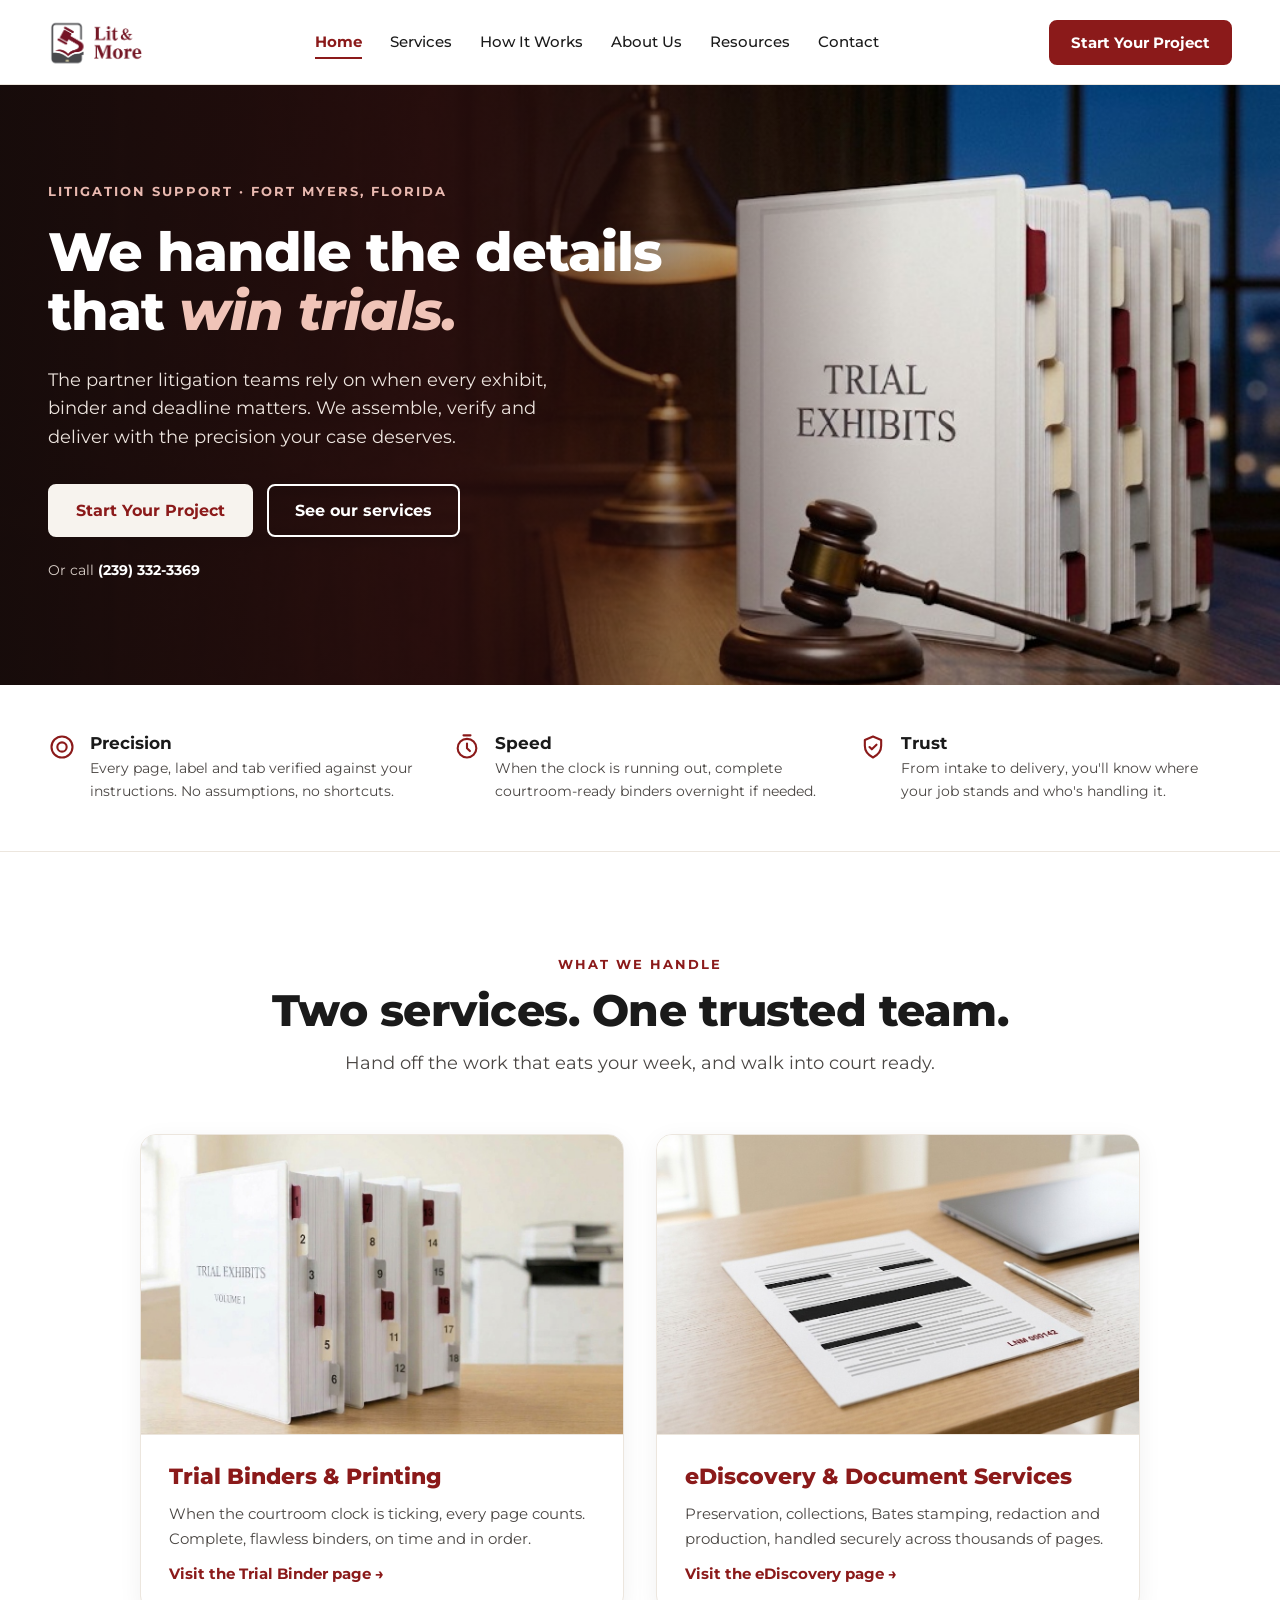
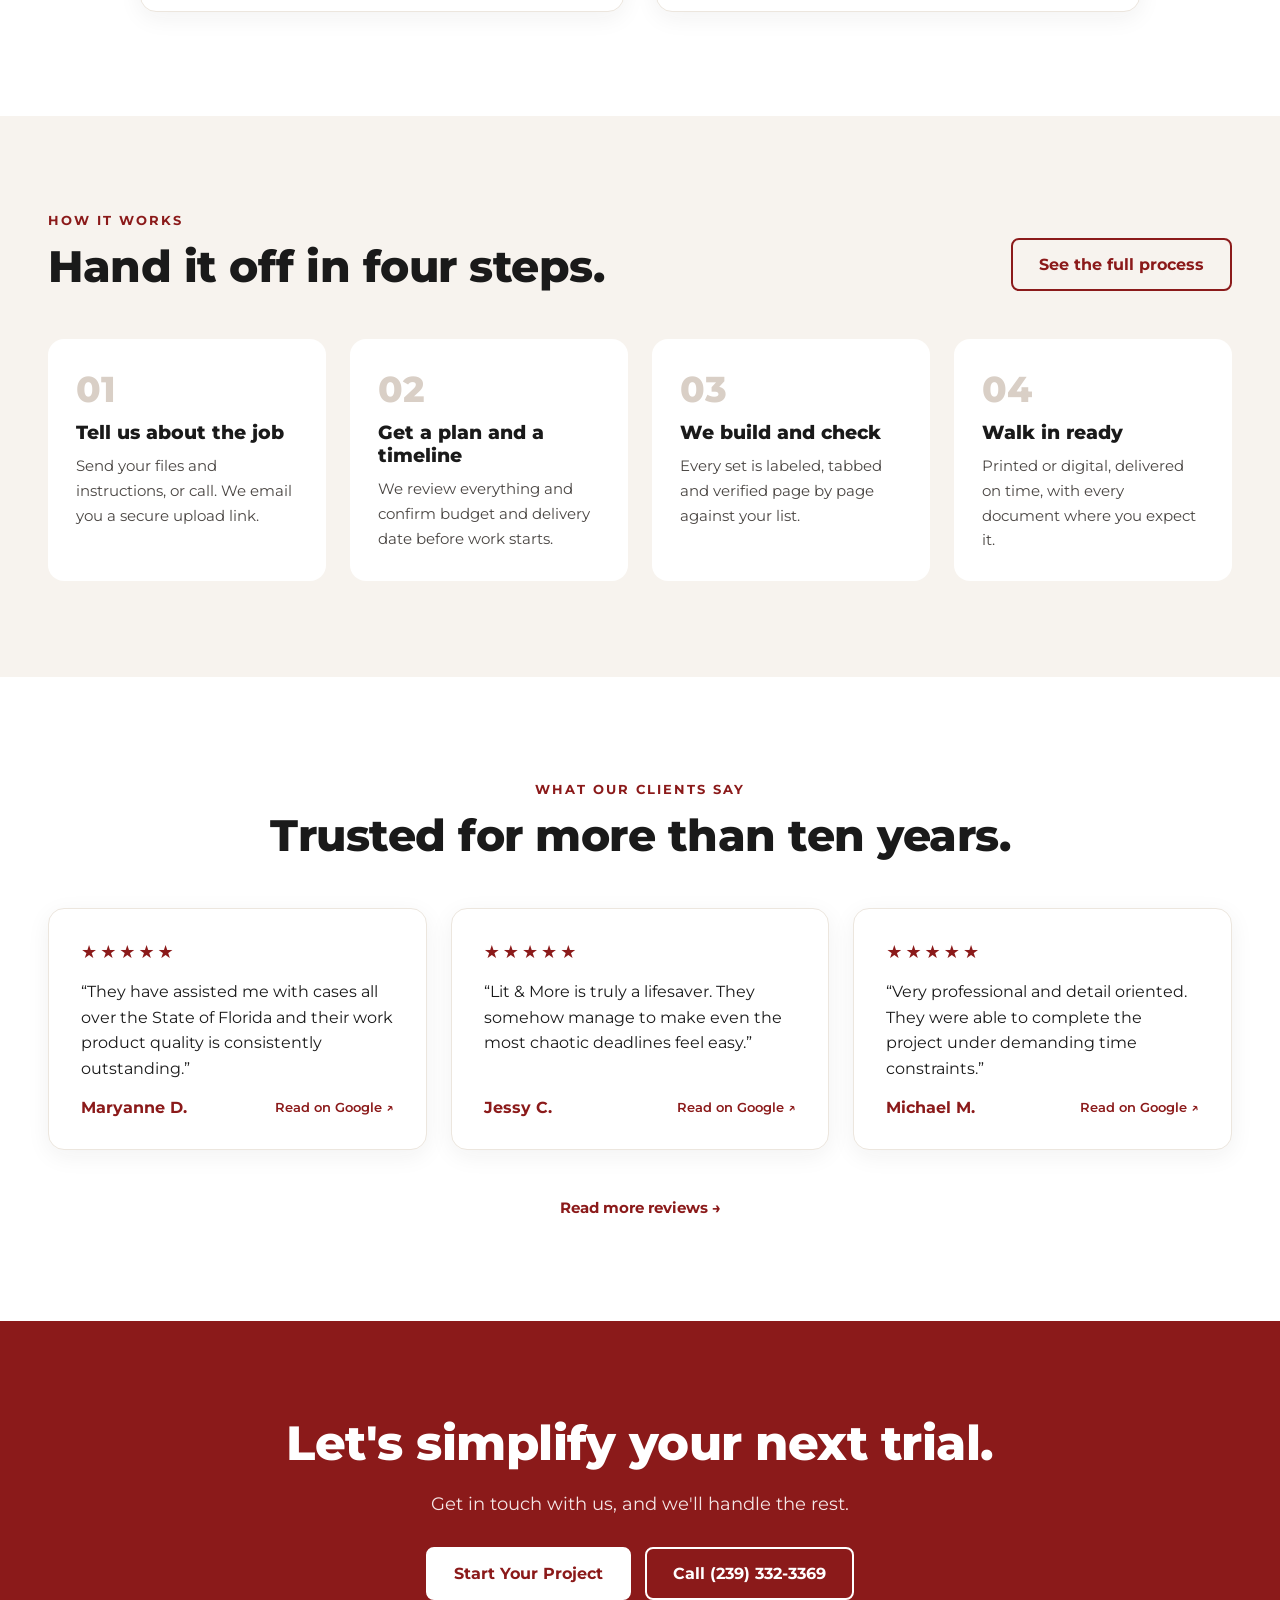
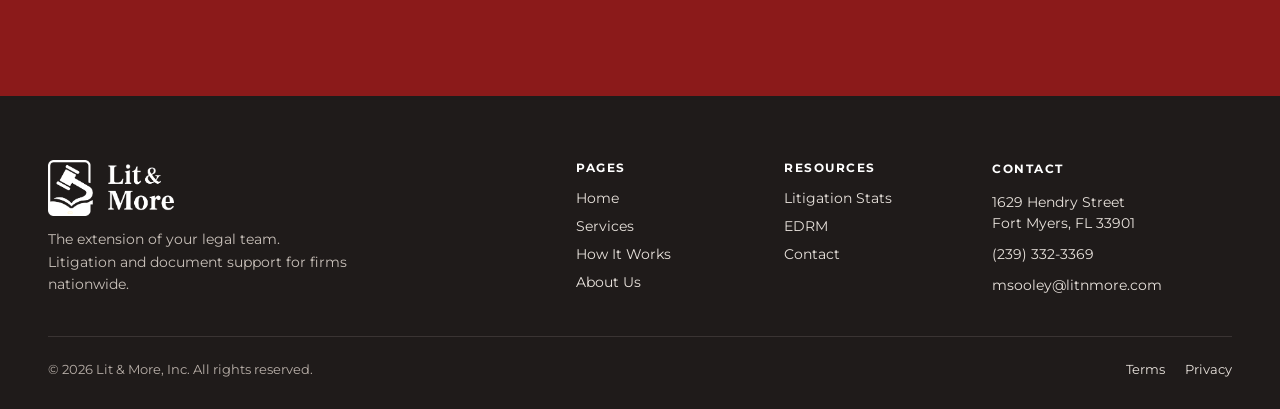
==== commit 65bd5c3f: "Redesign home hero as full-width night desk photo with burgundy fade Co-Authored-By: Claude Opus 5.5" ====
--- a/index.html
+++ b/index.html
@@ -32,20 +32,17 @@
   </header>
 
   <!-- HERO -->
-  <section class="pad" style="background: #F7F3EE; padding-top: 48px; padding-bottom: 72px;">
-    <div class="wrap" style="display: flex; flex-wrap: wrap; align-items: center; gap: 48px;">
-      <div style="flex: 1 1 600px; min-width: 0; display: flex; flex-direction: column; gap: 24px;">
+  <section class="pad hero-dark" role="img" aria-label="White tabbed trial binders labeled Trial Exhibits beside a gavel on a lamp-lit walnut desk at night">
+    <div class="wrap">
+      <div class="hero-copy">
         <p class="eyebrow">LITIGATION SUPPORT · FORT MYERS, FLORIDA</p>
-        <h1 class="h1" style="margin: 0; font-size: 52px; line-height: 1.1; font-weight: 800; letter-spacing: -1px;">We handle the details<br> that <em style="color: #8B1A1A;">win trials.</em></h1>
-        <p class="lead" style="max-width: 520px;">The partner litigation teams rely on when every exhibit, binder and deadline matters. We assemble, verify and deliver with the precision your case deserves.</p>
+        <h1 class="h1">We handle the details<br> that <em>win trials.</em></h1>
+        <p class="lead">The partner litigation teams rely on when every exhibit, binder and deadline matters. We assemble, verify and deliver with the precision your case deserves.</p>
         <div style="display: flex; flex-wrap: wrap; gap: 14px; padding-top: 8px;">
-          <a href="contact.html" class="btn">Start Your Project</a>
-          <a href="services.html" class="btn btn-o">See our services</a>
+          <a href="contact.html" class="btn btn-cream">Start Your Project</a>
+          <a href="services.html" class="btn btn-ghost">See our services</a>
         </div>
-        <p style="margin: 0; font-size: 14px; color: #5E5955;">Or call <a href="tel:2393323369" style="font-weight: 700; text-decoration: none;">(239) 332-3369</a></p>
-      </div>
-      <div style="flex: 1 1 520px; min-width: 0;">
-        <img src="images/hero-counsel-table.jpg" alt="White tabbed trial binders on an empty courtroom counsel table" width="1600" height="1195" style="display: block; width: 100%; height: 360px; object-fit: cover; object-position: 60% 50%; border-radius: 20px; box-shadow: 0 12px 32px rgba(26,26,26,0.12);">
+        <p class="call">Or call <a href="tel:2393323369">(239) 332-3369</a></p>
       </div>
     </div>
   </section>
--- a/css/styles.css
+++ b/css/styles.css
@@ -131,3 +131,20 @@
   .grid2{grid-template-columns:minmax(0,1fr)}
   .form-actions .btn{flex:1 1 auto;text-align:center}
 }
+
+/* Home hero: full-width photo with burgundy fade */
+.hero-dark{position:relative;min-height:600px;display:flex;align-items:center;padding-top:72px;padding-bottom:80px;background-color:#1E1412;background-image:linear-gradient(90deg,rgba(24,12,11,.94) 0%,rgba(42,14,14,.86) 34%,rgba(42,14,14,.45) 52%,rgba(42,14,14,0) 70%),url("../images/hero-night-desk.jpg");background-size:cover;background-position:right center;color:#FFFFFF}
+.hero-dark .wrap{width:100%}
+.hero-dark .hero-copy{max-width:760px;display:flex;flex-direction:column;gap:24px}
+.hero-dark .eyebrow{color:#E9B9B0}
+.hero-dark h1{margin:0;font-size:54px;line-height:1.1;font-weight:800;letter-spacing:-1px;color:#FFFFFF}
+.hero-dark h1 em{color:#F0C4B8}
+.hero-dark .lead{color:#EDE4DE;max-width:520px}
+.hero-dark .btn-cream{background:#F7F3EE;color:#8B1A1A;border-color:#F7F3EE}
+.hero-dark .btn-cream:hover{background:#FFFFFF;border-color:#FFFFFF;color:#6E1414}
+.hero-dark .call{margin:0;font-size:14px;color:#D9CFC8}
+.hero-dark .call a{color:#FFFFFF;font-weight:700;text-decoration:none}
+.hero-dark .call a:hover{text-decoration:underline}
+@media (max-width: 900px){
+  .hero-dark{min-height:560px;background-image:linear-gradient(180deg,rgba(24,12,11,.84) 0%,rgba(26,11,10,.95) 32%,rgba(24,12,11,.97) 100%),url("../images/hero-night-desk.jpg");background-position:100% center;padding-top:56px;padding-bottom:56px}
+}
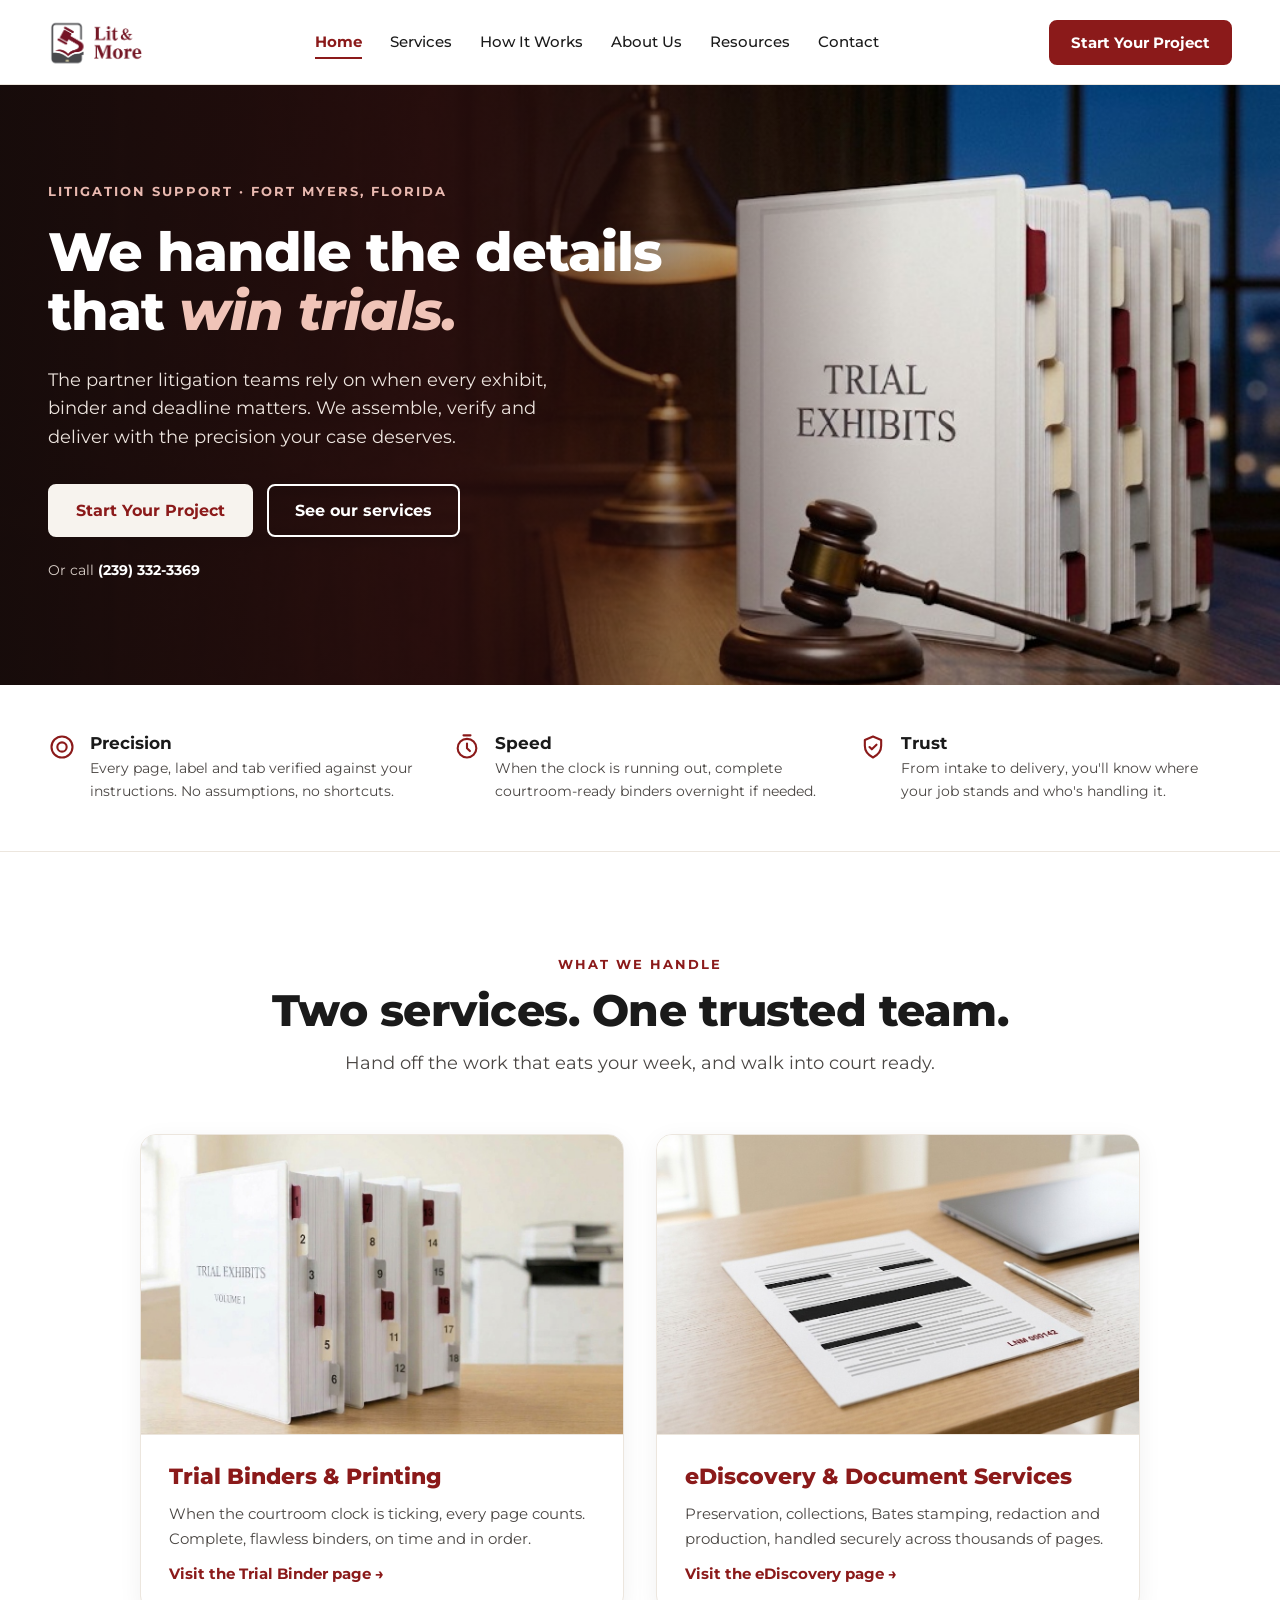
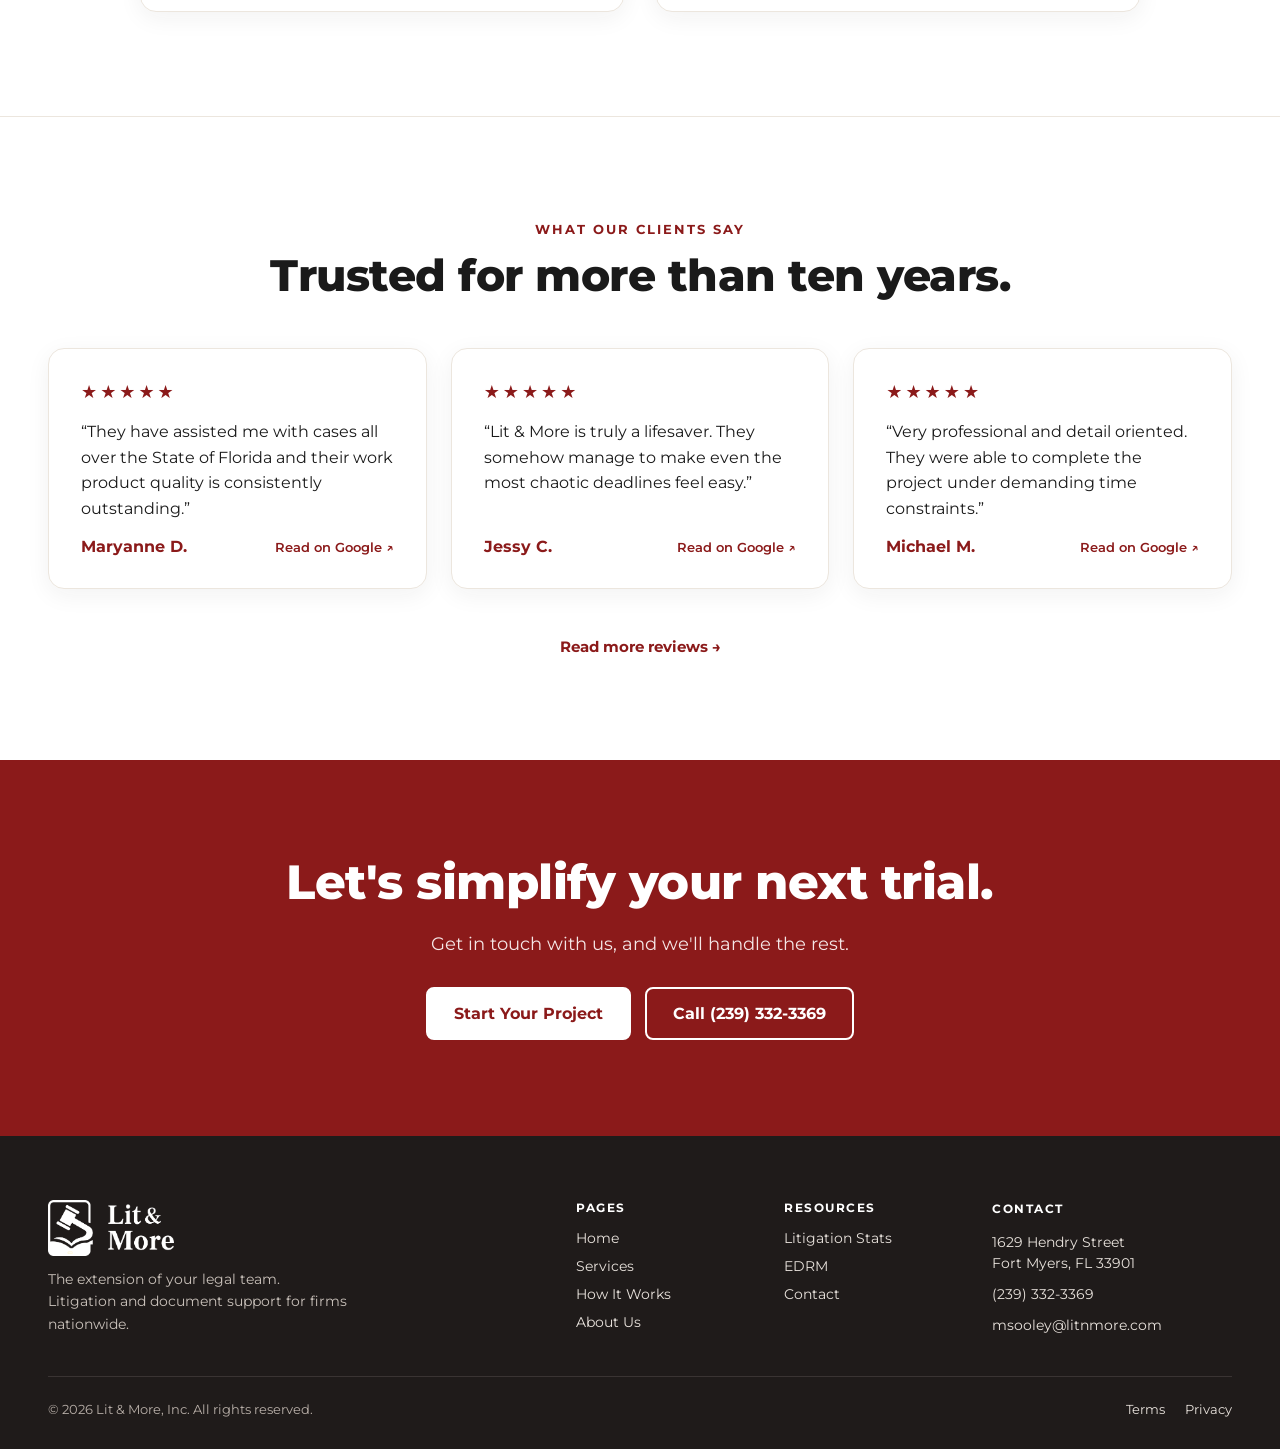
==== commit 5154b84d: "Remove How It Works section from home page Co-Authored-By: Claude Opus 5.5 <noreply@anthropic.com>" ====
--- a/index.html
+++ b/index.html
@@ -94,27 +94,8 @@
     </div>
   </section>
 
-  <!-- HOW IT WORKS TEASER -->
-  <section class="pad" style="background: #F7F3EE; padding-top: 96px; padding-bottom: 96px;">
-    <div class="wrap" style="display: flex; flex-direction: column; gap: 48px;">
-      <div style="display: flex; flex-wrap: wrap; justify-content: space-between; align-items: flex-end; gap: 24px;">
-        <div style="display: flex; flex-direction: column; gap: 14px;">
-          <p class="eyebrow">HOW IT WORKS</p>
-          <h2 class="h2">Hand it off in four steps.</h2>
-        </div>
-        <a href="how-it-works.html" class="btn btn-o">See the full process</a>
-      </div>
-      <div style="display: grid; grid-template-columns: repeat(auto-fit, minmax(230px, 1fr)); gap: 24px;">
-        <div style="background: #FFFFFF; border-radius: 16px; padding: 28px; display: flex; flex-direction: column; gap: 10px;"><p style="margin: 0; font-size: 36px; font-weight: 800; color: #D9CFC6;">01</p><h3 style="margin: 0; font-size: 19px; font-weight: 800;">Tell us about the job</h3><p class="body">Send your files and instructions, or call. We email you a secure upload link.</p></div>
-        <div style="background: #FFFFFF; border-radius: 16px; padding: 28px; display: flex; flex-direction: column; gap: 10px;"><p style="margin: 0; font-size: 36px; font-weight: 800; color: #D9CFC6;">02</p><h3 style="margin: 0; font-size: 19px; font-weight: 800;">Get a plan and a timeline</h3><p class="body">We review everything and confirm budget and delivery date before work starts.</p></div>
-        <div style="background: #FFFFFF; border-radius: 16px; padding: 28px; display: flex; flex-direction: column; gap: 10px;"><p style="margin: 0; font-size: 36px; font-weight: 800; color: #D9CFC6;">03</p><h3 style="margin: 0; font-size: 19px; font-weight: 800;">We build and check</h3><p class="body">Every set is labeled, tabbed and verified page by page against your list.</p></div>
-        <div style="background: #FFFFFF; border-radius: 16px; padding: 28px; display: flex; flex-direction: column; gap: 10px;"><p style="margin: 0; font-size: 36px; font-weight: 800; color: #D9CFC6;">04</p><h3 style="margin: 0; font-size: 19px; font-weight: 800;">Walk in ready</h3><p class="body">Printed or digital, delivered on time, with every document where you expect it.</p></div>
-      </div>
-    </div>
-  </section>
-
   <!-- REVIEWS PREVIEW -->
-  <section class="pad" style="padding-top: 104px; padding-bottom: 104px;">
+  <section class="pad" style="border-top: 1px solid #ECE6DE; padding-top: 104px; padding-bottom: 104px;">
     <div class="wrap" style="display: flex; flex-direction: column; gap: 48px;">
       <div style="text-align: center; display: flex; flex-direction: column; gap: 14px; align-items: center;">
         <p class="eyebrow">WHAT OUR CLIENTS SAY</p>
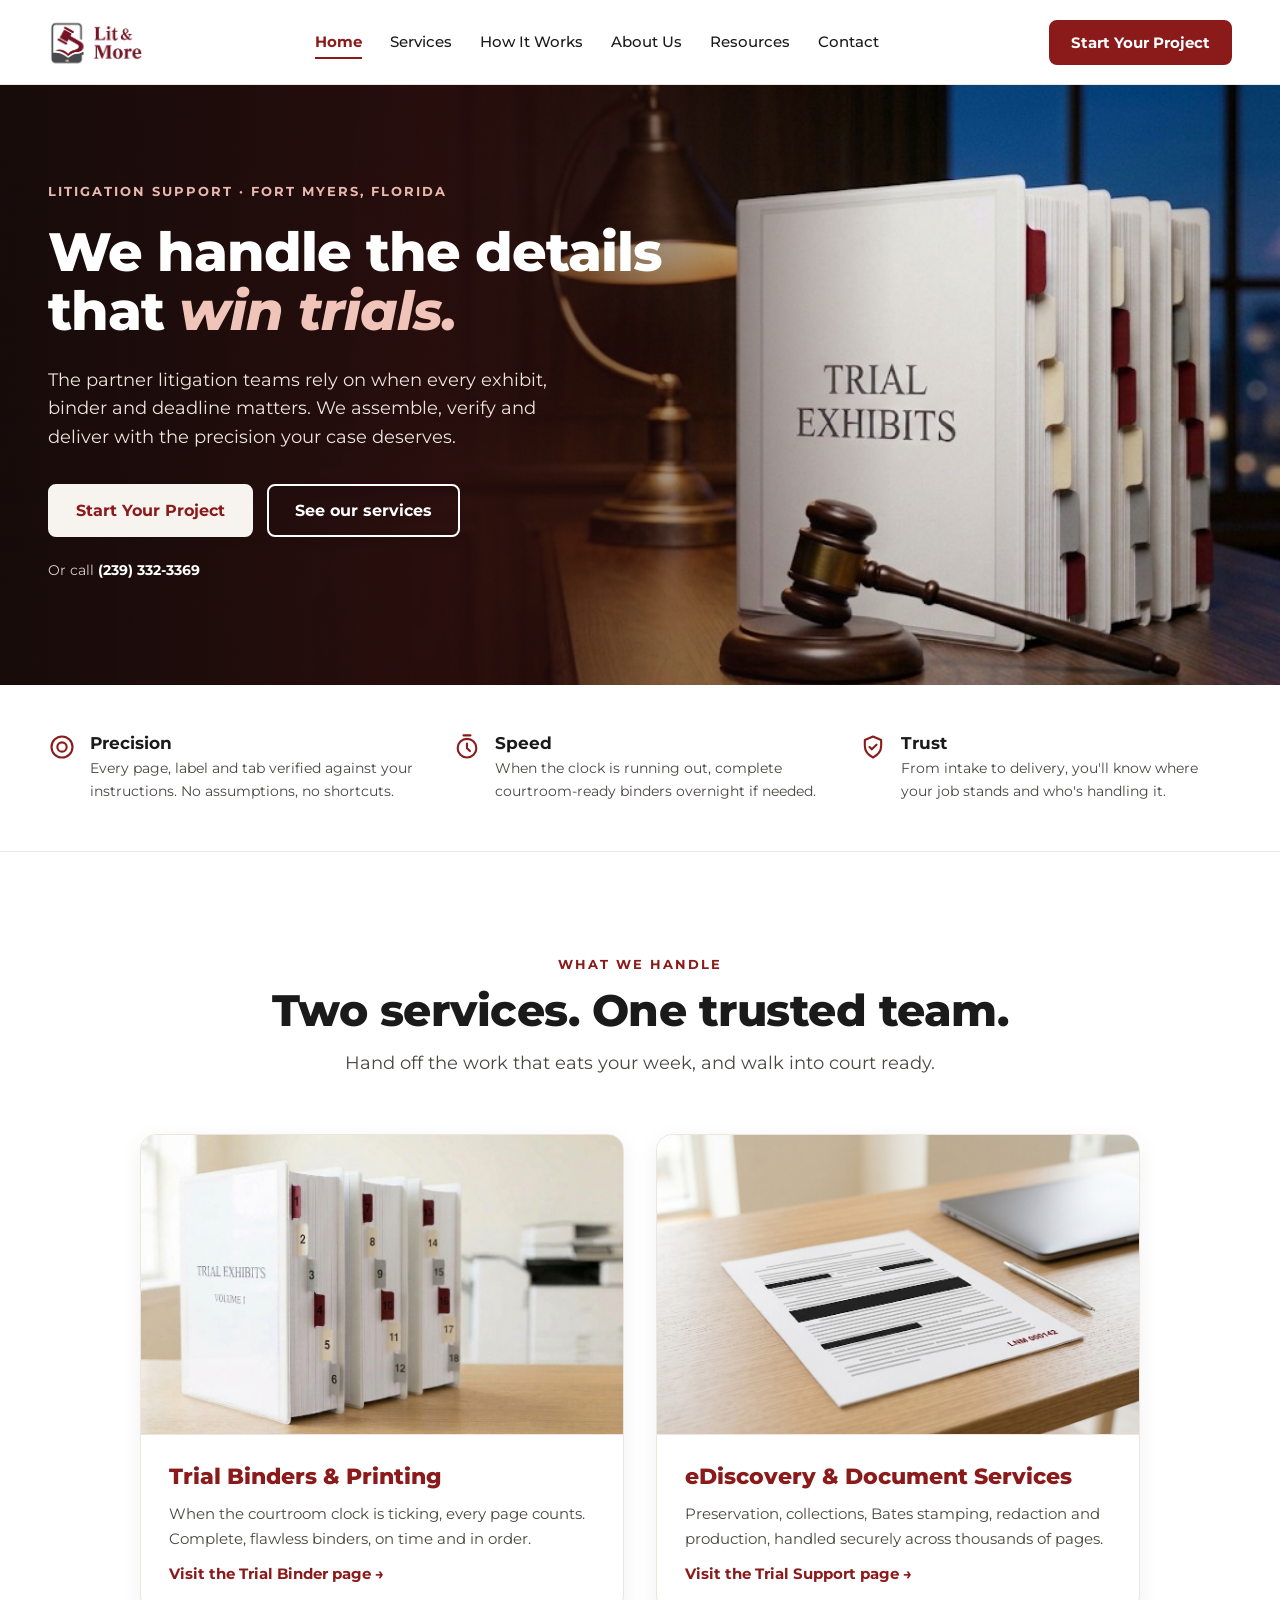
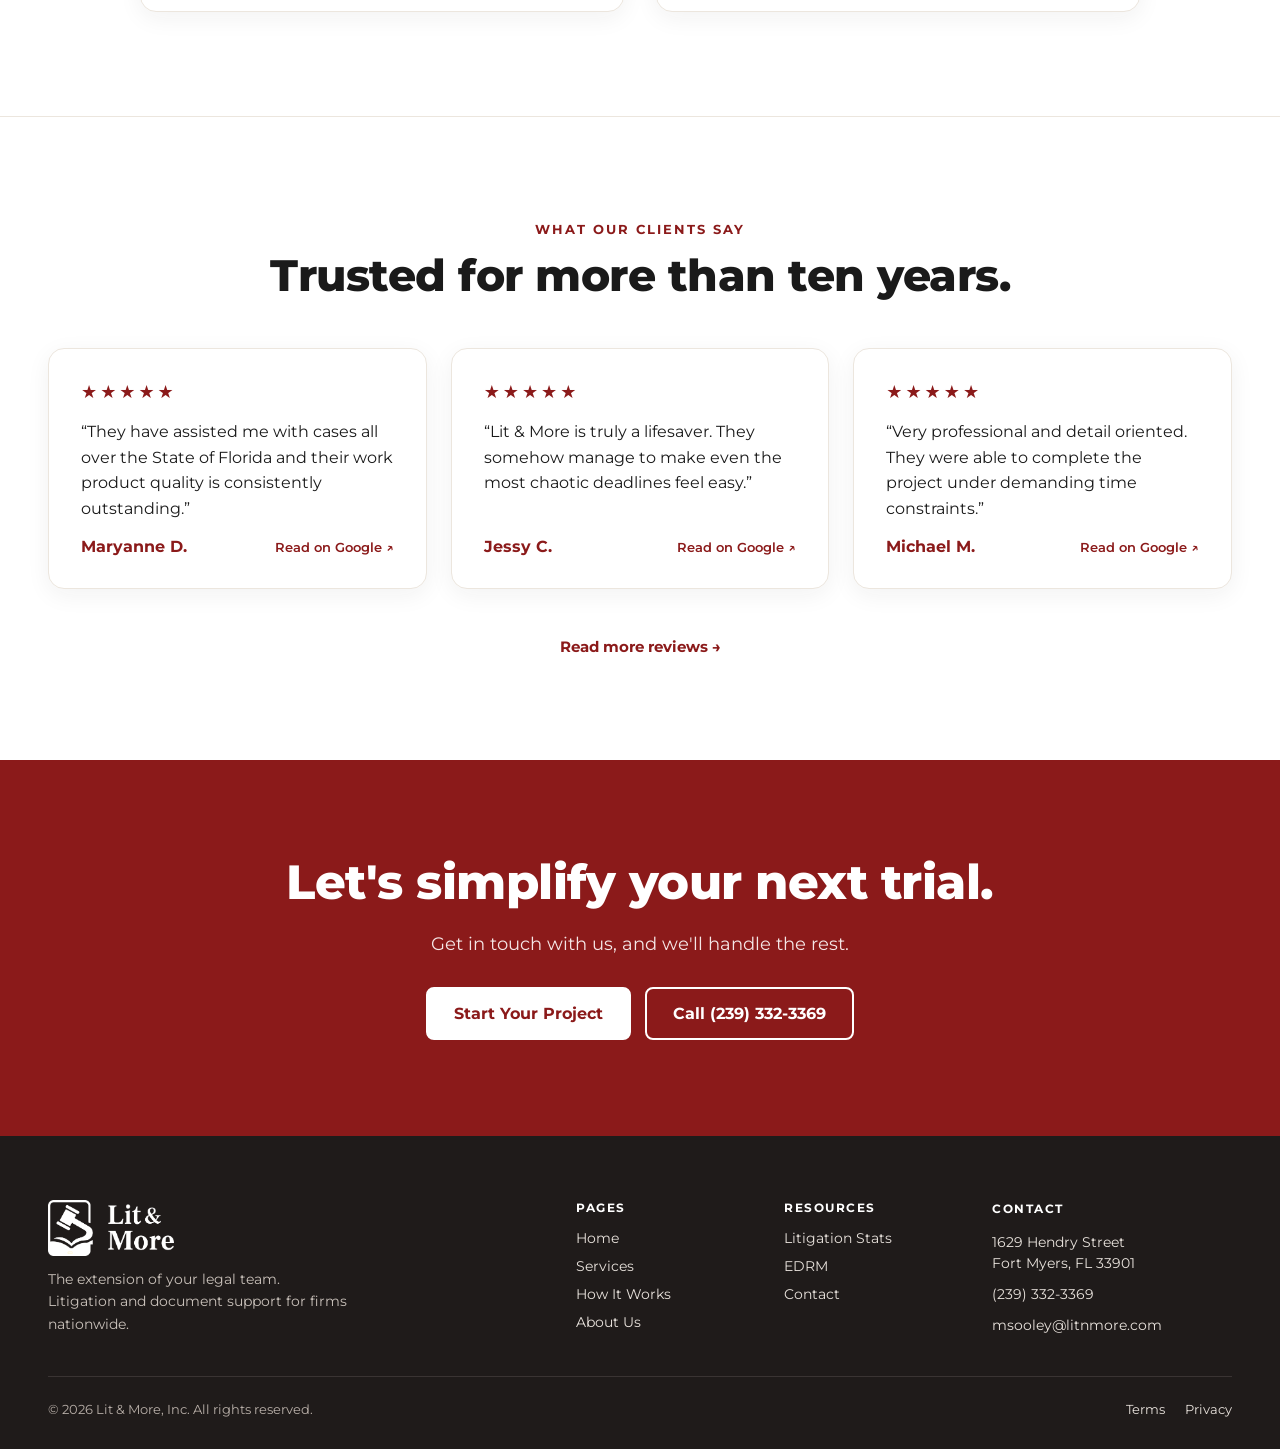
==== commit 72f78c11: "Point eDiscovery links and buttons to Trial Support Co-Authored-By: Claude Opus 5.5 <noreply@anthrop" ====
--- a/index.html
+++ b/index.html
@@ -87,7 +87,7 @@
           <div style="padding: 28px; display: flex; flex-direction: column; gap: 12px; flex-grow: 1;">
             <h3 style="margin: 0; font-size: 22px; font-weight: 800; color: #8B1A1A;">eDiscovery &amp; Document Services</h3>
             <p class="body" style="flex-grow: 1;">Preservation, collections, Bates stamping, redaction and production, handled securely across thousands of pages.</p>
-            <a href="https://litnmore.com/ediscovery/" class="more">Visit the eDiscovery page →</a>
+            <a href="https://litnmore.com/trial-support/" class="more">Visit the Trial Support page →</a>
           </div>
         </div>
       </div>
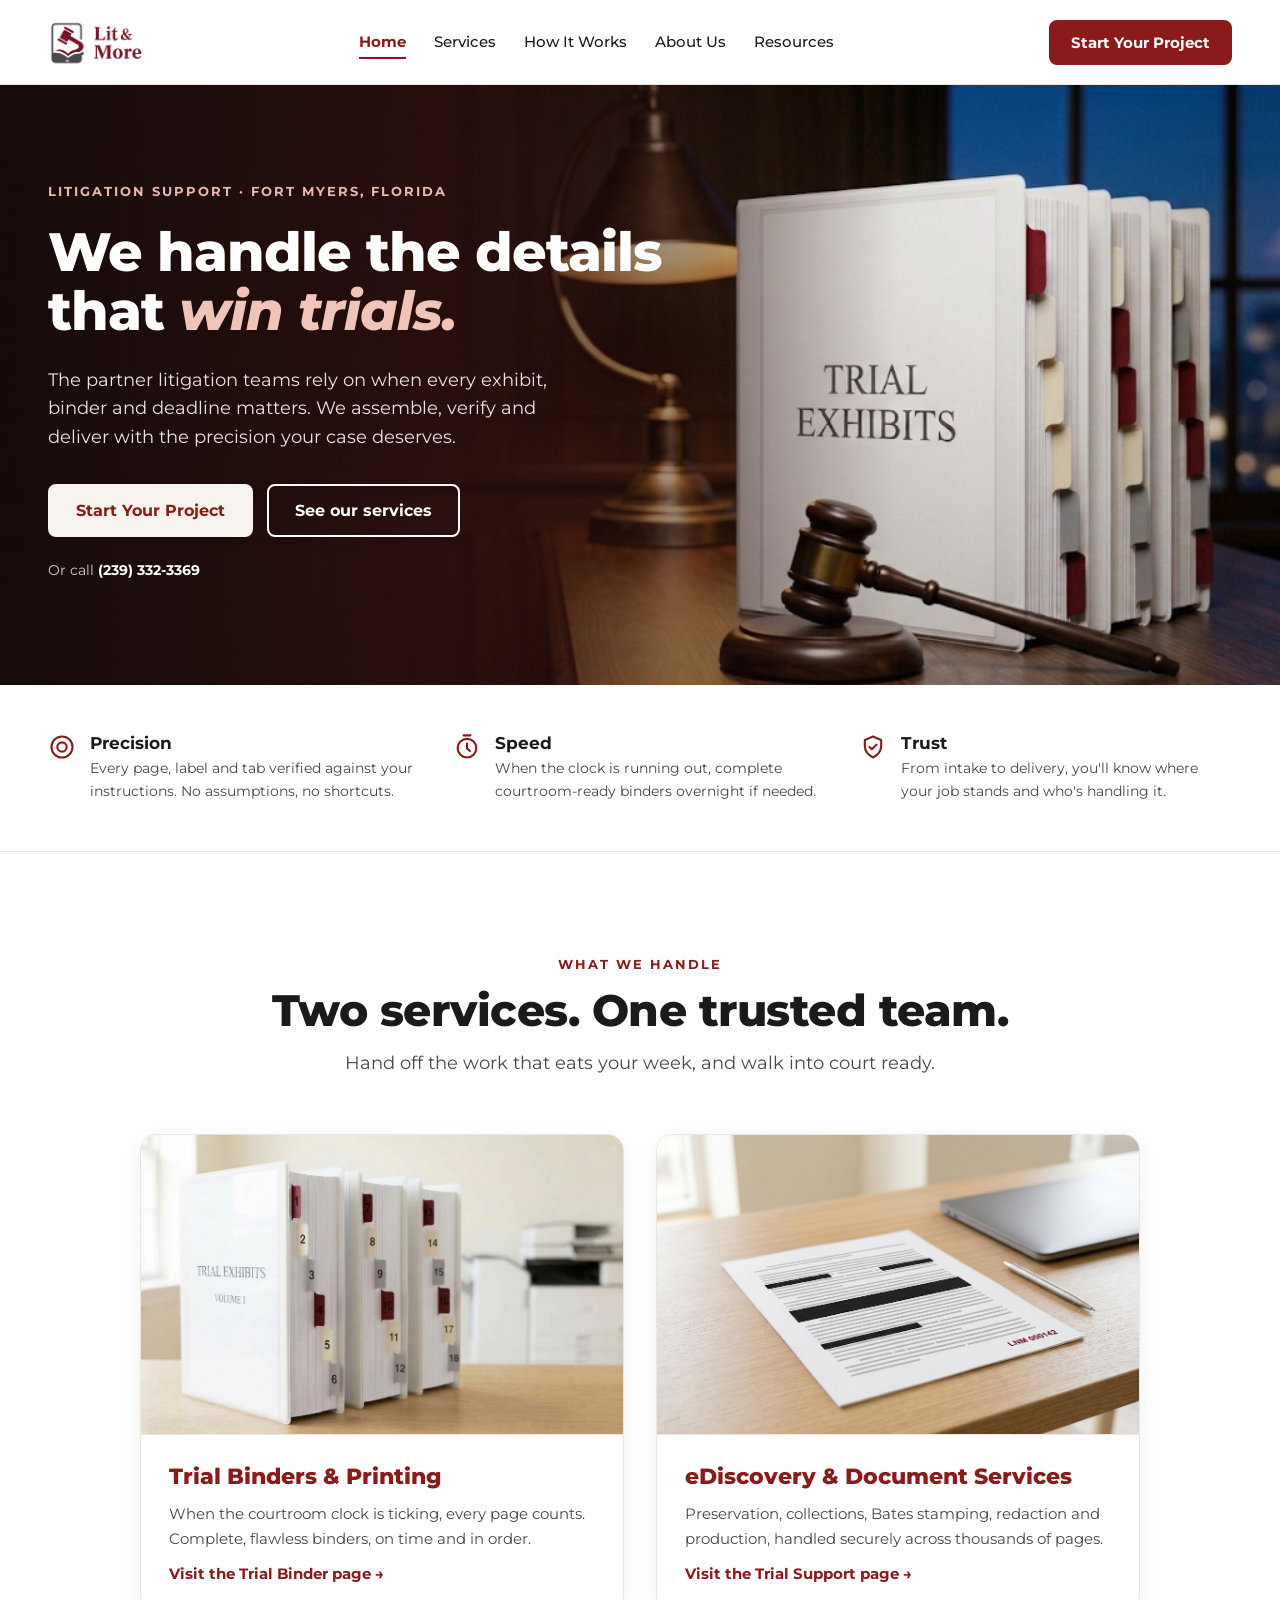
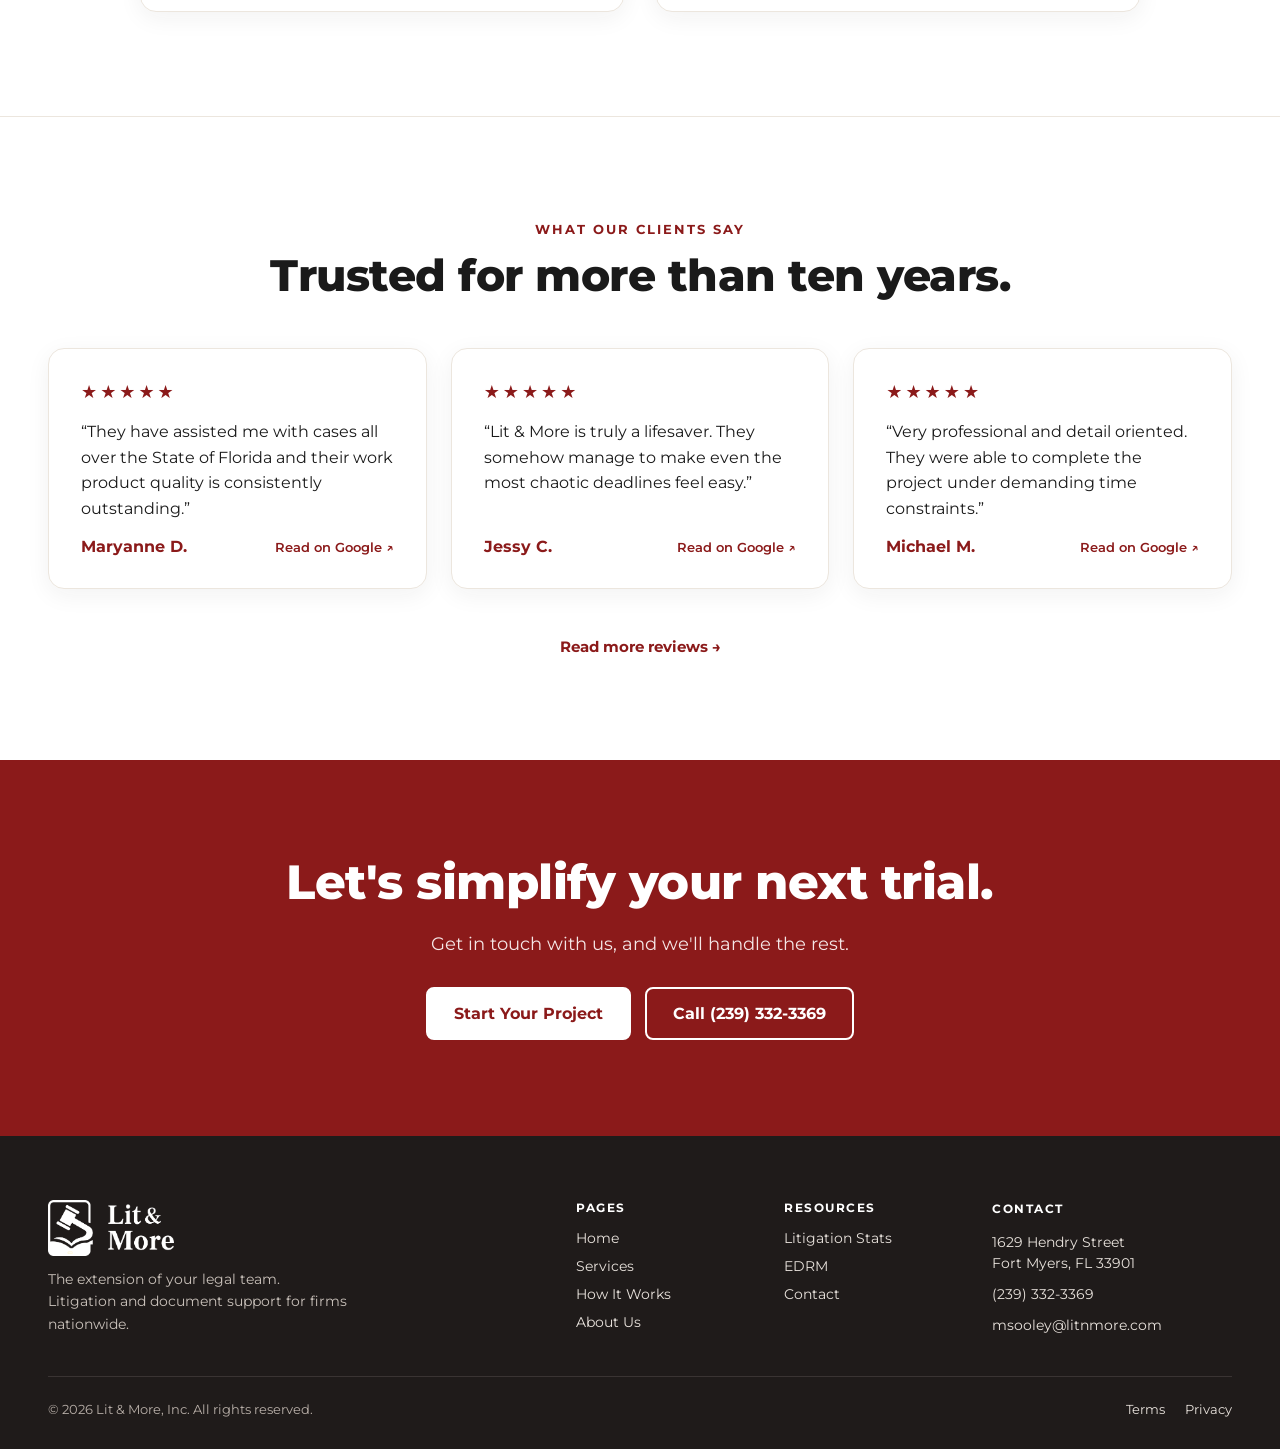
==== commit e86527a0: "Remove Contact from nav and show Start Your Project button on mobile Co-Authored-By: Claude Opus 5.5" ====
--- a/index.html
+++ b/index.html
@@ -24,7 +24,6 @@
         <a href="how-it-works.html">How It Works</a>
         <a href="about.html">About Us</a>
         <a href="resources.html">Resources</a>
-        <a href="contact.html">Contact</a>
       </nav>
       <a href="contact.html" class="btn btn-sm hdr-cta">Start Your Project</a>
       <button class="menu" type="button" aria-label="Open menu" aria-expanded="false" aria-controls="site-nav"><svg aria-hidden="true" width="22" height="22" viewBox="0 0 24 24" fill="none" stroke="#1A1A1A" stroke-width="2" stroke-linecap="round"><path d="M4 7h16M4 12h16M4 17h16"></path></svg></button>
--- a/css/styles.css
+++ b/css/styles.css
@@ -103,7 +103,8 @@
 
 /* Mobile */
 @media (max-width: 900px){
-  .nav,.hdr-cta{display:none}
+  .nav{display:none}
+  .hdr-cta{margin-left:auto}
   .menu{display:flex}
   .hdr.open .nav{display:flex;position:absolute;top:84px;left:-16px;right:-16px;flex-direction:column;align-items:stretch;gap:0;background:var(--white);border-bottom:1px solid var(--line);box-shadow:0 12px 24px rgba(26,26,26,0.08);padding:8px 16px 16px}
   .hdr.open .nav a{padding:14px 0;border-bottom:1px solid var(--line)}
@@ -128,6 +129,8 @@
 .field input[aria-invalid="true"],.field select[aria-invalid="true"],.field textarea[aria-invalid="true"]{border-color:#A3191F;background:#FFF8F8}
 .sr-only{position:absolute;width:1px;height:1px;padding:0;margin:-1px;overflow:hidden;clip:rect(0,0,0,0);white-space:nowrap;border:0}
 @media (max-width: 600px){
+  .hdr-in{gap:12px}
+  .hdr-cta{font-size:14px;padding:10px 14px;white-space:nowrap}
   .grid2{grid-template-columns:minmax(0,1fr)}
   .form-actions .btn{flex:1 1 auto;text-align:center}
 }
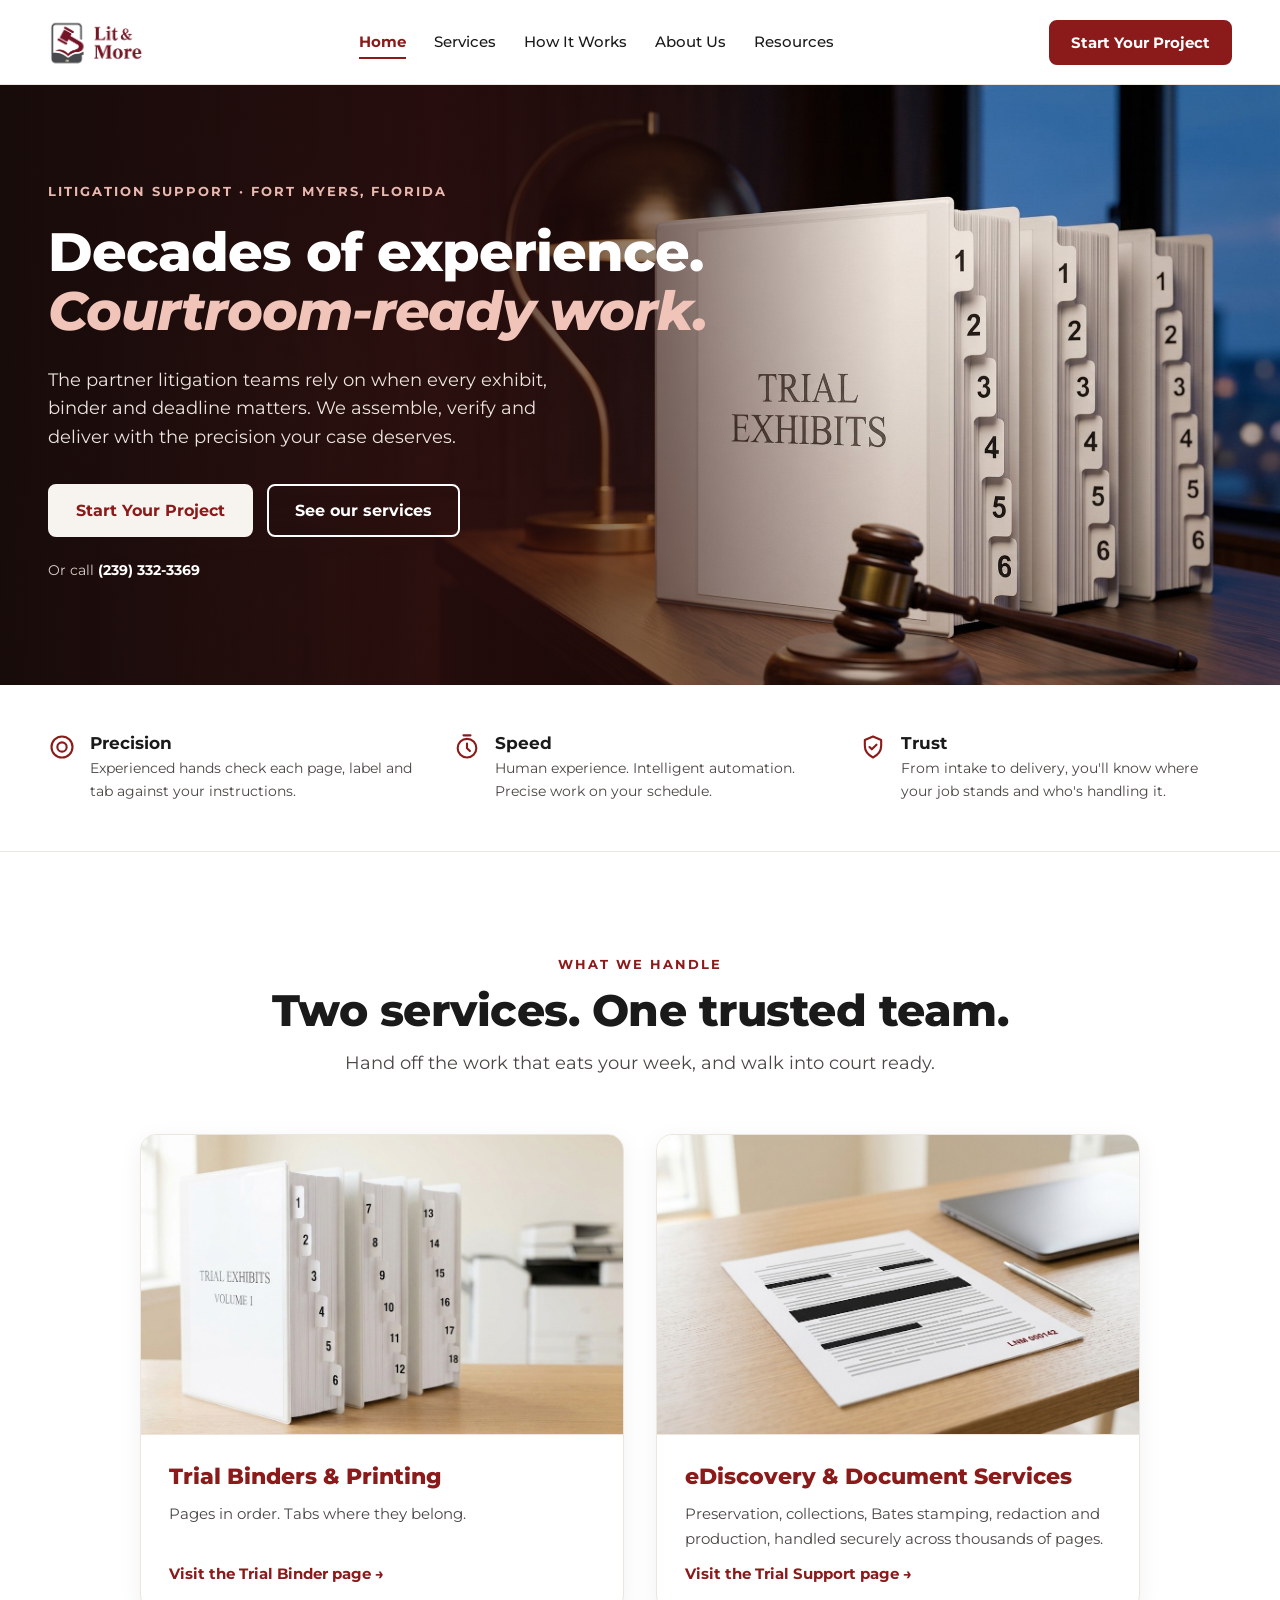
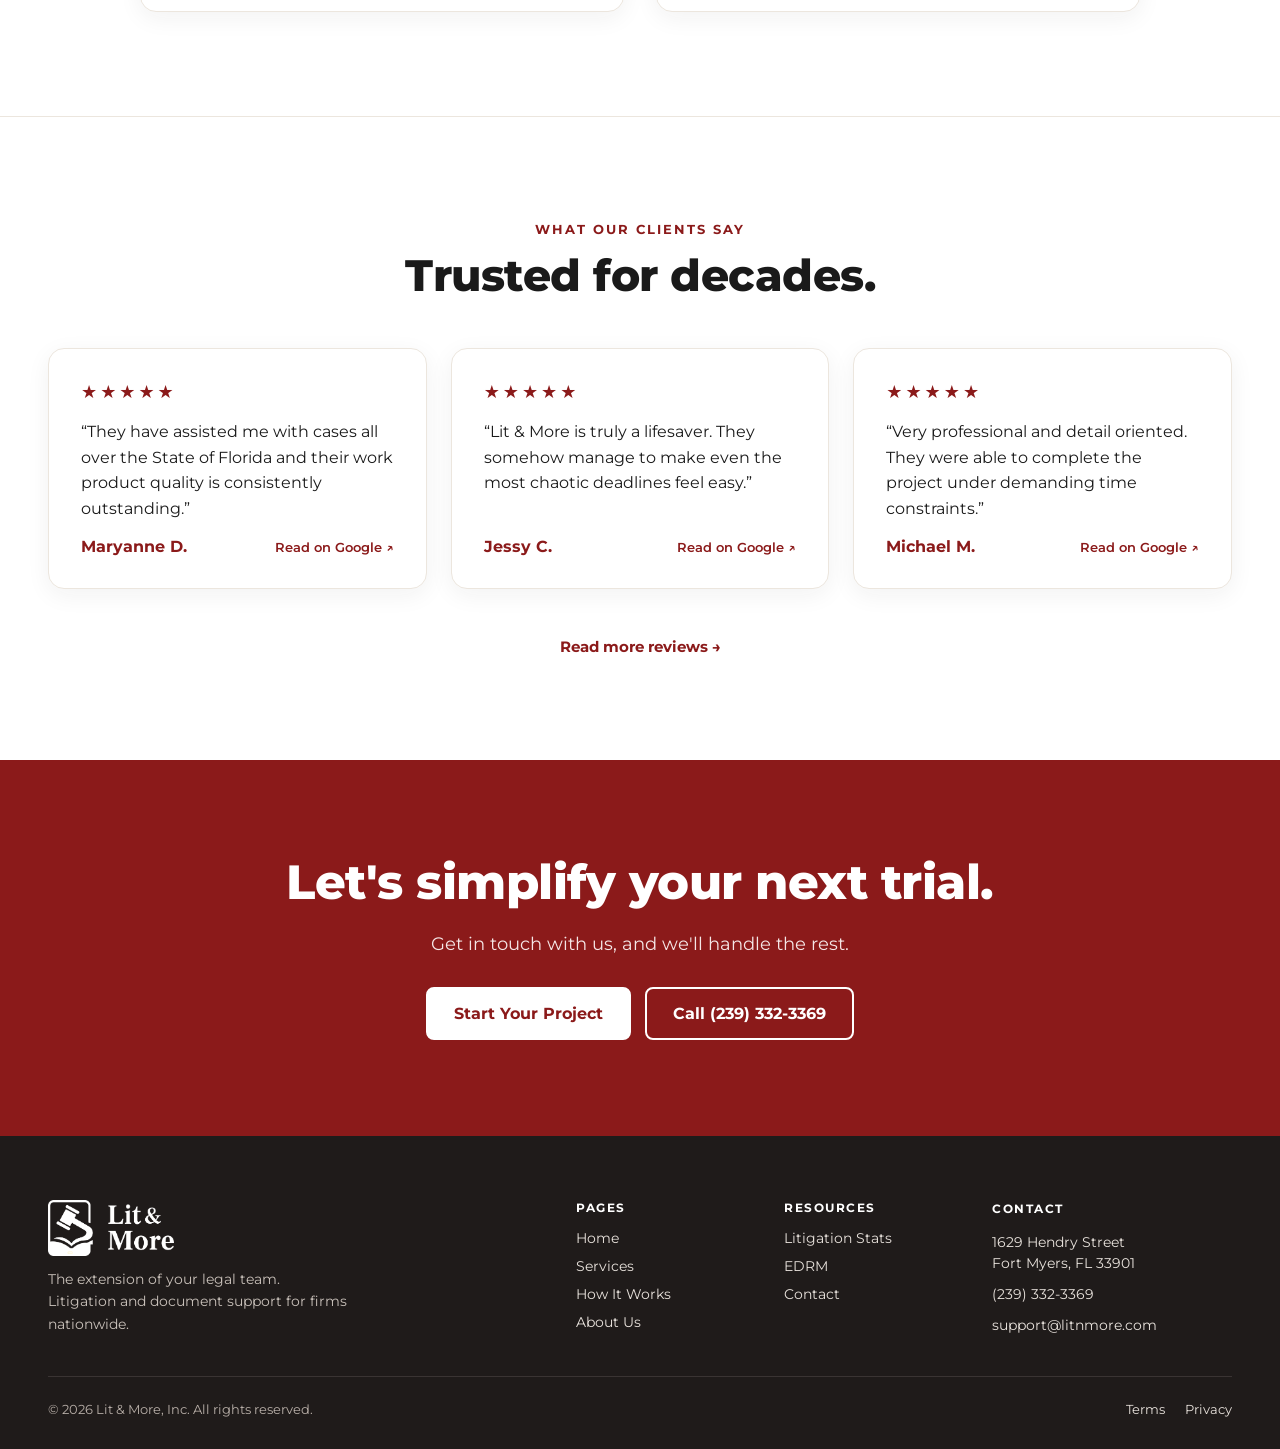
==== commit 824401c7: "Revise site copy and switch contact email to support@litnmore.com Co-Authored-By: Claude Opus 5.5 <n" ====
--- a/index.html
+++ b/index.html
@@ -4,7 +4,7 @@
 <meta charset="utf-8">
 <meta name="viewport" content="width=device-width, initial-scale=1">
 <title>Lit &amp; More | Trial Binders &amp; Litigation Support</title>
-<meta name="description" content="Lit &amp; More handles exhibits, trial binders and eDiscovery for litigation teams. Assembled, verified and delivered on deadline from Fort Myers, Florida.">
+<meta name="description" content="Lit &amp; More prepares trial binders and provides Trial Support Services for legal teams nationwide. Decades of experience.">
 <link rel="preconnect" href="https://fonts.googleapis.com">
 <link rel="preconnect" href="https://fonts.gstatic.com" crossorigin>
 <link rel="stylesheet" href="https://fonts.googleapis.com/css2?family=Montserrat:ital,wght@0,400;0,500;0,600;0,700;0,800;1,700;1,800&amp;display=swap">
@@ -35,7 +35,7 @@
     <div class="wrap">
       <div class="hero-copy">
         <p class="eyebrow">LITIGATION SUPPORT · FORT MYERS, FLORIDA</p>
-        <h1 class="h1">We handle the details<br> that <em>win trials.</em></h1>
+        <h1 class="h1">Decades of experience.<br> <em>Courtroom-ready work.</em></h1>
         <p class="lead">The partner litigation teams rely on when every exhibit, binder and deadline matters. We assemble, verify and deliver with the precision your case deserves.</p>
         <div style="display: flex; flex-wrap: wrap; gap: 14px; padding-top: 8px;">
           <a href="contact.html" class="btn btn-cream">Start Your Project</a>
@@ -51,11 +51,11 @@
     <div class="wrap" style="display: grid; grid-template-columns: repeat(auto-fit, minmax(240px, 1fr)); gap: 32px;">
       <div style="display: flex; gap: 14px; align-items: flex-start;">
         <svg aria-hidden="true" width="28" height="28" viewBox="0 0 24 24" fill="none" stroke="#8B1A1A" stroke-width="1.8" stroke-linecap="round" stroke-linejoin="round" style="flex: none;"><circle cx="12" cy="12" r="9"></circle><circle cx="12" cy="12" r="4"></circle></svg>
-        <div><p style="margin: 0 0 4px; font-weight: 700; font-size: 17px;">Precision</p><p class="body" style="font-size: 14px;">Every page, label and tab verified against your instructions. No assumptions, no shortcuts.</p></div>
+        <div><p style="margin: 0 0 4px; font-weight: 700; font-size: 17px;">Precision</p><p class="body" style="font-size: 14px;">Experienced hands check each page, label and tab against your instructions.</p></div>
       </div>
       <div style="display: flex; gap: 14px; align-items: flex-start;">
         <svg aria-hidden="true" width="28" height="28" viewBox="0 0 24 24" fill="none" stroke="#8B1A1A" stroke-width="1.8" stroke-linecap="round" stroke-linejoin="round" style="flex: none;"><circle cx="12" cy="13" r="8"></circle><path d="M12 9v4l2.5 2.5"></path><path d="M9 2h6"></path></svg>
-        <div><p style="margin: 0 0 4px; font-weight: 700; font-size: 17px;">Speed</p><p class="body" style="font-size: 14px;">When the clock is running out, complete courtroom-ready binders overnight if needed.</p></div>
+        <div><p style="margin: 0 0 4px; font-weight: 700; font-size: 17px;">Speed</p><p class="body" style="font-size: 14px;">Human experience. Intelligent automation. Precise work on your schedule.</p></div>
       </div>
       <div style="display: flex; gap: 14px; align-items: flex-start;">
         <svg aria-hidden="true" width="28" height="28" viewBox="0 0 24 24" fill="none" stroke="#8B1A1A" stroke-width="1.8" stroke-linecap="round" stroke-linejoin="round" style="flex: none;"><path d="M12 3l7 3v5c0 4.5-3 8-7 10-4-2-7-5.5-7-10V6z"></path><path d="M9 12l2 2 4-4"></path></svg>
@@ -77,7 +77,7 @@
           <img src="images/trial-binders.jpg" alt="Three numbered trial exhibit binders labeled Trial Exhibits Volume 1, with burgundy, cream and gray tabs" width="1024" height="687" loading="lazy" style="display: block; width: 100%; height: 300px; object-fit: cover; border-bottom: 1px solid #ECE6DE; object-position: 0% 30%;">
           <div style="padding: 28px; display: flex; flex-direction: column; gap: 12px; flex-grow: 1;">
             <h3 style="margin: 0; font-size: 22px; font-weight: 800; color: #8B1A1A;">Trial Binders &amp; Printing</h3>
-            <p class="body" style="flex-grow: 1;">When the courtroom clock is ticking, every page counts. Complete, flawless binders, on time and in order.</p>
+            <p class="body" style="flex-grow: 1;">Pages in order. Tabs where they belong.</p>
             <a href="https://litnmore.com/trial-binder/" class="more">Visit the Trial Binder page →</a>
           </div>
         </div>
@@ -98,7 +98,7 @@
     <div class="wrap" style="display: flex; flex-direction: column; gap: 48px;">
       <div style="text-align: center; display: flex; flex-direction: column; gap: 14px; align-items: center;">
         <p class="eyebrow">WHAT OUR CLIENTS SAY</p>
-        <h2 class="h2">Trusted for more than ten years.</h2>
+        <h2 class="h2">Trusted for decades.</h2>
       </div>
       <div style="display: grid; grid-template-columns: repeat(auto-fit, minmax(280px, 1fr)); gap: 24px;">
         <figure class="card" style="margin: 0; padding: 32px; display: flex; flex-direction: column; gap: 16px;">
@@ -152,7 +152,7 @@
           <p class="ftr-h">CONTACT</p>
           <p style="margin: 0;">1629 Hendry Street<br>Fort Myers, FL 33901</p>
           <a href="tel:2393323369">(239) 332-3369</a>
-          <a href="mailto:msooley@litnmore.com">msooley@litnmore.com</a>
+          <a href="mailto:support@litnmore.com">support@litnmore.com</a>
         </div>
       </div>
       <div style="border-top: 1px solid #3A3433; padding-top: 24px; display: flex; flex-wrap: wrap; justify-content: space-between; gap: 12px; font-size: 13px; color: #B8AFA8;">
--- a/css/styles.css
+++ b/css/styles.css
@@ -151,3 +151,6 @@
 @media (max-width: 900px){
   .hero-dark{min-height:560px;background-image:linear-gradient(180deg,rgba(24,12,11,.84) 0%,rgba(26,11,10,.95) 32%,rgba(24,12,11,.97) 100%),url("../images/hero-night-desk.jpg");background-position:100% center;padding-top:56px;padding-bottom:56px}
 }
+
+/* About Us photo: shorter on phones */
+@media (max-width: 900px){.about-photo{height:340px !important}}
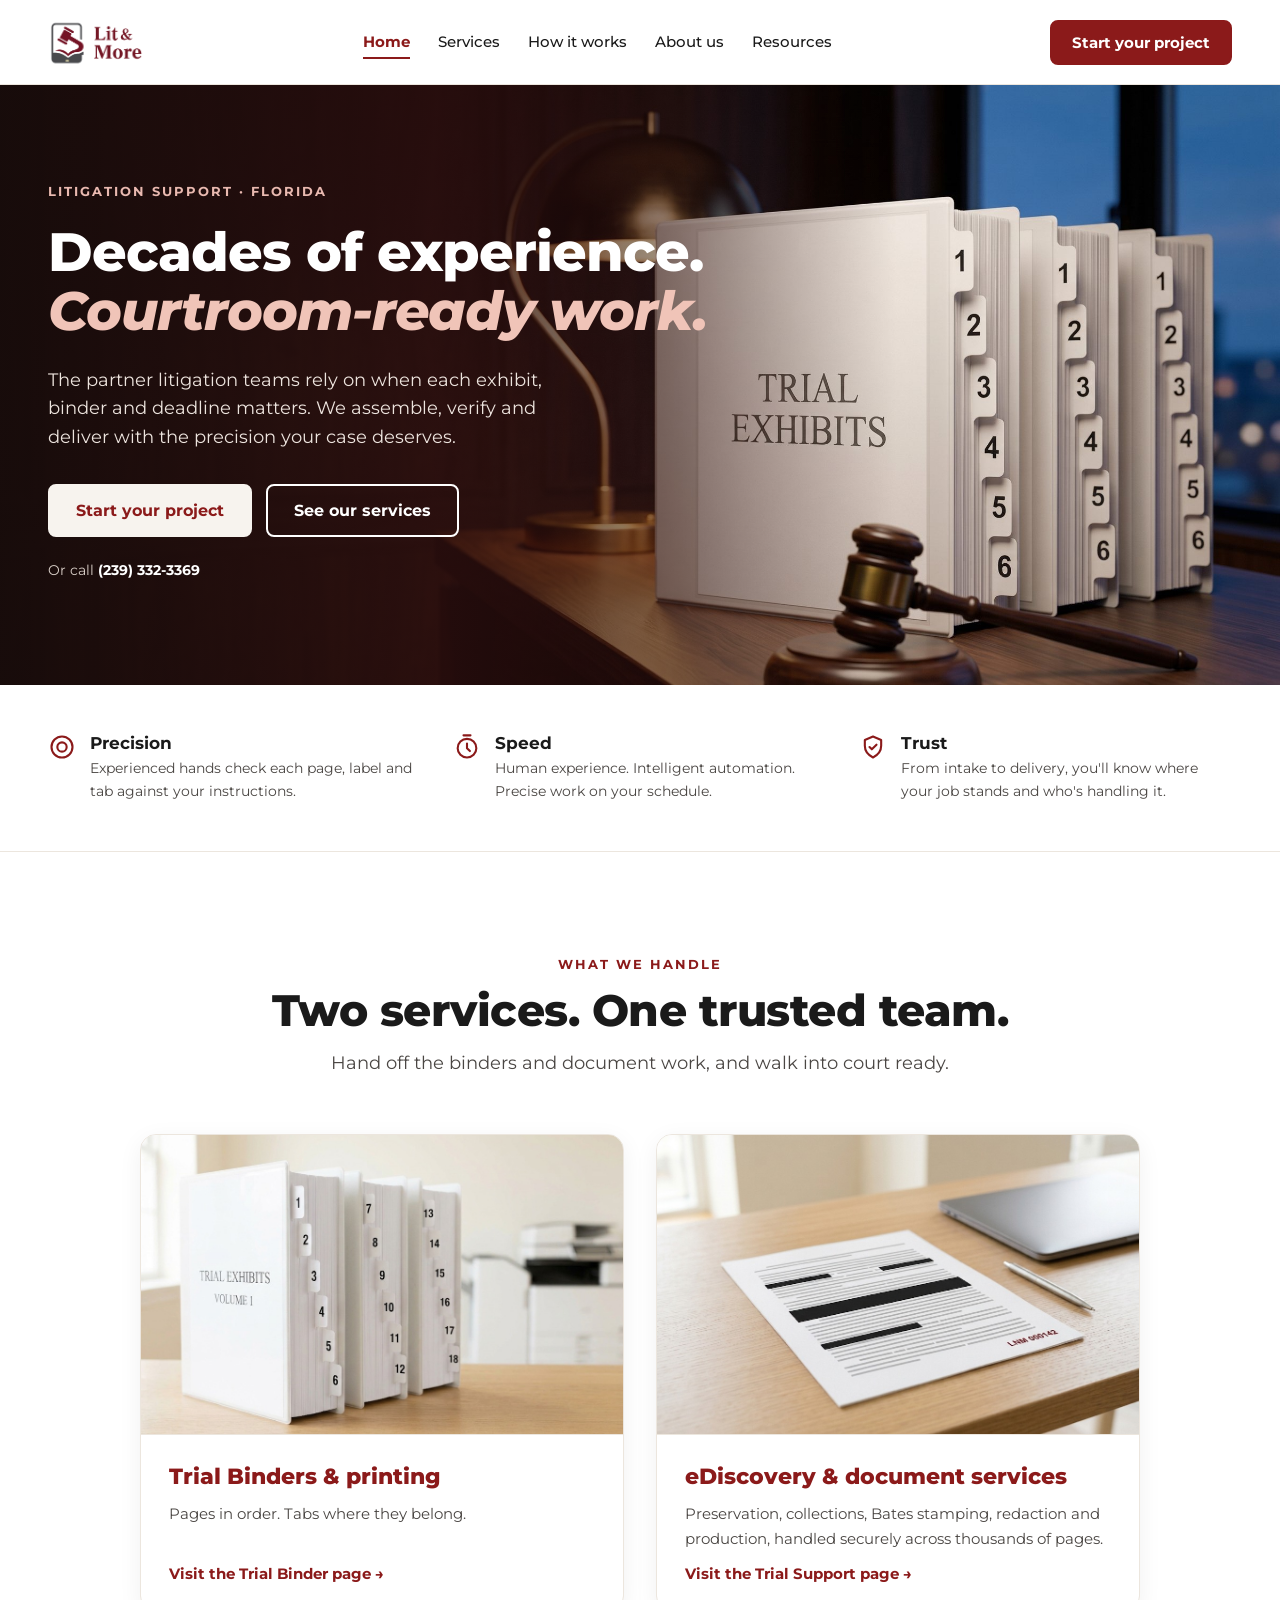
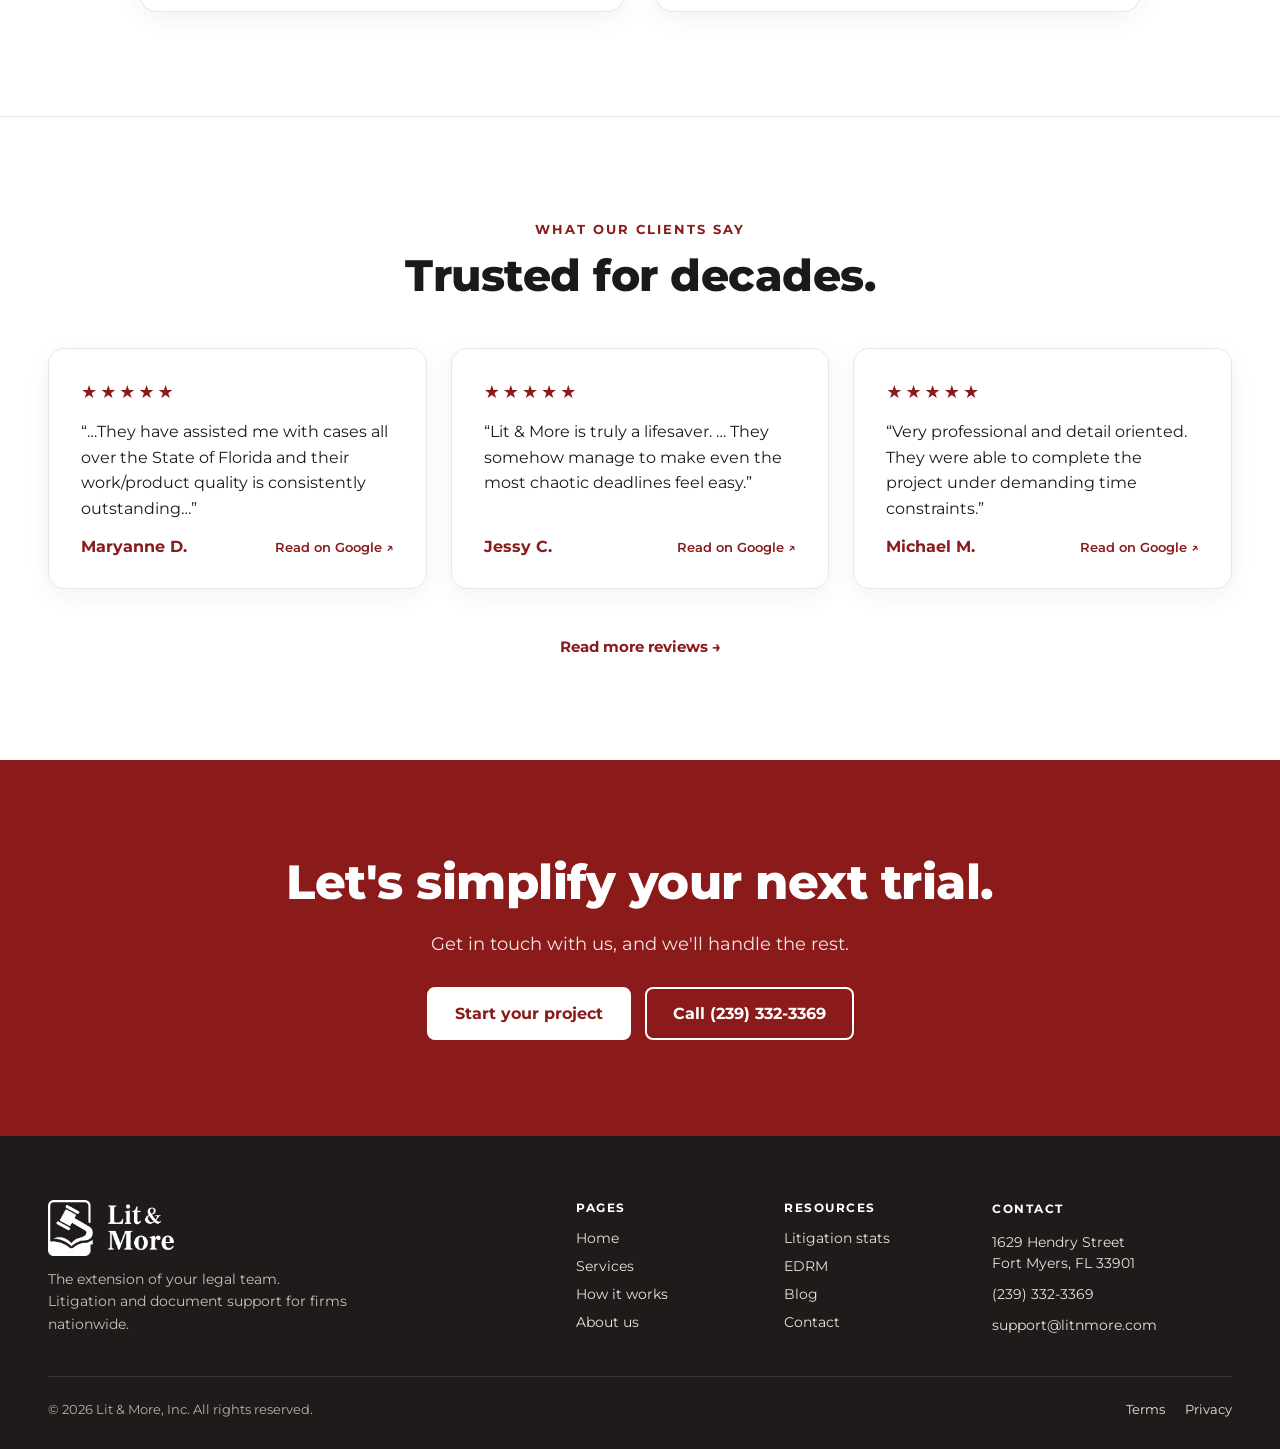
==== commit 32ebd9cb: "Switch to sentence-case labels, add Blog links, trim form copy Co-Authored-By: Claude Opus 5.5 <nore" ====
--- a/index.html
+++ b/index.html
@@ -21,11 +21,11 @@
       <nav class="nav" id="site-nav" aria-label="Main">
         <a href="index.html" class="on" aria-current="page">Home</a>
         <a href="services.html">Services</a>
-        <a href="how-it-works.html">How It Works</a>
-        <a href="about.html">About Us</a>
+        <a href="how-it-works.html">How it works</a>
+        <a href="about.html">About us</a>
         <a href="resources.html">Resources</a>
       </nav>
-      <a href="contact.html" class="btn btn-sm hdr-cta">Start Your Project</a>
+      <a href="contact.html" class="btn btn-sm hdr-cta">Start your project</a>
       <button class="menu" type="button" aria-label="Open menu" aria-expanded="false" aria-controls="site-nav"><svg aria-hidden="true" width="22" height="22" viewBox="0 0 24 24" fill="none" stroke="#1A1A1A" stroke-width="2" stroke-linecap="round"><path d="M4 7h16M4 12h16M4 17h16"></path></svg></button>
     </div>
   </header>
@@ -34,11 +34,11 @@
   <section class="pad hero-dark" role="img" aria-label="White tabbed trial binders labeled Trial Exhibits beside a gavel on a lamp-lit walnut desk at night">
     <div class="wrap">
       <div class="hero-copy">
-        <p class="eyebrow">LITIGATION SUPPORT · FORT MYERS, FLORIDA</p>
+        <p class="eyebrow">LITIGATION SUPPORT · FLORIDA</p>
         <h1 class="h1">Decades of experience.<br> <em>Courtroom-ready work.</em></h1>
-        <p class="lead">The partner litigation teams rely on when every exhibit, binder and deadline matters. We assemble, verify and deliver with the precision your case deserves.</p>
+        <p class="lead">The partner litigation teams rely on when each exhibit, binder and deadline matters. We assemble, verify and deliver with the precision your case deserves.</p>
         <div style="display: flex; flex-wrap: wrap; gap: 14px; padding-top: 8px;">
-          <a href="contact.html" class="btn btn-cream">Start Your Project</a>
+          <a href="contact.html" class="btn btn-cream">Start your project</a>
           <a href="services.html" class="btn btn-ghost">See our services</a>
         </div>
         <p class="call">Or call <a href="tel:2393323369">(239) 332-3369</a></p>
@@ -70,13 +70,13 @@
       <div style="text-align: center; display: flex; flex-direction: column; gap: 14px; align-items: center;">
         <p class="eyebrow">WHAT WE HANDLE</p>
         <h2 class="h2">Two services. One trusted team.</h2>
-        <p class="lead" style="max-width: 620px;">Hand off the work that eats your week, and walk into court ready.</p>
+        <p class="lead" style="max-width: 620px;">Hand off the binders and document work, and walk into court ready.</p>
       </div>
       <div style="display: grid; grid-template-columns: repeat(auto-fit, minmax(300px, 1fr)); gap: 32px; width: 100%; max-width: 1000px; margin: 0 auto;">
         <div class="card" style="overflow: hidden; display: flex; flex-direction: column;">
           <img src="images/trial-binders.jpg" alt="Three numbered trial exhibit binders labeled Trial Exhibits Volume 1, with burgundy, cream and gray tabs" width="1024" height="687" loading="lazy" style="display: block; width: 100%; height: 300px; object-fit: cover; border-bottom: 1px solid #ECE6DE; object-position: 0% 30%;">
           <div style="padding: 28px; display: flex; flex-direction: column; gap: 12px; flex-grow: 1;">
-            <h3 style="margin: 0; font-size: 22px; font-weight: 800; color: #8B1A1A;">Trial Binders &amp; Printing</h3>
+            <h3 style="margin: 0; font-size: 22px; font-weight: 800; color: #8B1A1A;">Trial Binders &amp; printing</h3>
             <p class="body" style="flex-grow: 1;">Pages in order. Tabs where they belong.</p>
             <a href="https://litnmore.com/trial-binder/" class="more">Visit the Trial Binder page →</a>
           </div>
@@ -84,7 +84,7 @@
         <div class="card" style="overflow: hidden; display: flex; flex-direction: column;">
           <img src="images/ediscovery-redacted-page.jpg" alt="A redacted legal document with black redaction bars and Bates number LNM 000142 on a desk beside a laptop" width="1024" height="687" loading="lazy" style="display: block; width: 100%; height: 300px; object-fit: cover; border-bottom: 1px solid #ECE6DE; object-position: 40% 55%;">
           <div style="padding: 28px; display: flex; flex-direction: column; gap: 12px; flex-grow: 1;">
-            <h3 style="margin: 0; font-size: 22px; font-weight: 800; color: #8B1A1A;">eDiscovery &amp; Document Services</h3>
+            <h3 style="margin: 0; font-size: 22px; font-weight: 800; color: #8B1A1A;">eDiscovery &amp; document services</h3>
             <p class="body" style="flex-grow: 1;">Preservation, collections, Bates stamping, redaction and production, handled securely across thousands of pages.</p>
             <a href="https://litnmore.com/trial-support/" class="more">Visit the Trial Support page →</a>
           </div>
@@ -103,12 +103,12 @@
       <div style="display: grid; grid-template-columns: repeat(auto-fit, minmax(280px, 1fr)); gap: 24px;">
         <figure class="card" style="margin: 0; padding: 32px; display: flex; flex-direction: column; gap: 16px;">
           <p aria-label="5 stars" style="margin: 0; color: #8B1A1A; font-size: 18px; letter-spacing: 3px;">★★★★★</p>
-          <blockquote style="margin: 0; font-size: 16px; line-height: 1.6; flex-grow: 1;">“They have assisted me with cases all over the State of Florida and their work product quality is consistently outstanding.”</blockquote>
+          <blockquote style="margin: 0; font-size: 16px; line-height: 1.6; flex-grow: 1;">“…They have assisted me with cases all over the State of Florida and their work/product quality is consistently outstanding…”</blockquote>
           <figcaption style="display: flex; justify-content: space-between; align-items: center; gap: 12px; flex-wrap: wrap;"><span style="font-weight: 700; color: #8B1A1A;">Maryanne D.</span><a href="https://maps.app.goo.gl/TCRQ1zbwdW847qie6" target="_blank" rel="noopener" style="font-size: 13px; font-weight: 600; text-decoration: none;">Read on Google ↗</a></figcaption>
         </figure>
         <figure class="card" style="margin: 0; padding: 32px; display: flex; flex-direction: column; gap: 16px;">
           <p aria-label="5 stars" style="margin: 0; color: #8B1A1A; font-size: 18px; letter-spacing: 3px;">★★★★★</p>
-          <blockquote style="margin: 0; font-size: 16px; line-height: 1.6; flex-grow: 1;">“Lit &amp; More is truly a lifesaver. They somehow manage to make even the most chaotic deadlines feel easy.”</blockquote>
+          <blockquote style="margin: 0; font-size: 16px; line-height: 1.6; flex-grow: 1;">“Lit &amp; More is truly a lifesaver. … They somehow manage to make even the most chaotic deadlines feel easy.”</blockquote>
           <figcaption style="display: flex; justify-content: space-between; align-items: center; gap: 12px; flex-wrap: wrap;"><span style="font-weight: 700; color: #8B1A1A;">Jessy C.</span><a href="https://maps.app.goo.gl/8949EMmioeBJKnF3A" target="_blank" rel="noopener" style="font-size: 13px; font-weight: 600; text-decoration: none;">Read on Google ↗</a></figcaption>
         </figure>
         <figure class="card" style="margin: 0; padding: 32px; display: flex; flex-direction: column; gap: 16px;">
@@ -127,7 +127,7 @@
       <h2 class="h2" style="font-size: 48px;">Let's simplify your next trial.</h2>
       <p style="margin: 0; font-size: 18px; line-height: 1.6; color: #F5E6E6;">Get in touch with us, and we'll handle the rest.</p>
       <div style="display: flex; flex-wrap: wrap; justify-content: center; gap: 14px; padding-top: 8px;">
-        <a href="contact.html" class="btn btn-white">Start Your Project</a>
+        <a href="contact.html" class="btn btn-white">Start your project</a>
         <a href="tel:2393323369" class="btn btn-ghost">Call (239) 332-3369</a>
       </div>
     </div>
@@ -142,11 +142,11 @@
         </div>
         <div style="flex: 0 1 160px; display: flex; flex-direction: column; gap: 10px; font-size: 14px;">
           <p class="ftr-h">PAGES</p>
-          <a href="index.html">Home</a><a href="services.html">Services</a><a href="how-it-works.html">How It Works</a><a href="about.html">About Us</a>
+          <a href="index.html">Home</a><a href="services.html">Services</a><a href="how-it-works.html">How it works</a><a href="about.html">About us</a>
         </div>
         <div style="flex: 0 1 160px; display: flex; flex-direction: column; gap: 10px; font-size: 14px;">
           <p class="ftr-h">RESOURCES</p>
-          <a href="resources.html">Litigation Stats</a><a href="resources.html">EDRM</a><a href="contact.html">Contact</a>
+          <a href="resources.html">Litigation stats</a><a href="resources.html">EDRM</a><a href="https://litnmore.com/blog/">Blog</a><a href="contact.html">Contact</a>
         </div>
         <div style="flex: 0 1 240px; display: flex; flex-direction: column; gap: 10px; font-size: 14px; line-height: 1.5;">
           <p class="ftr-h">CONTACT</p>
